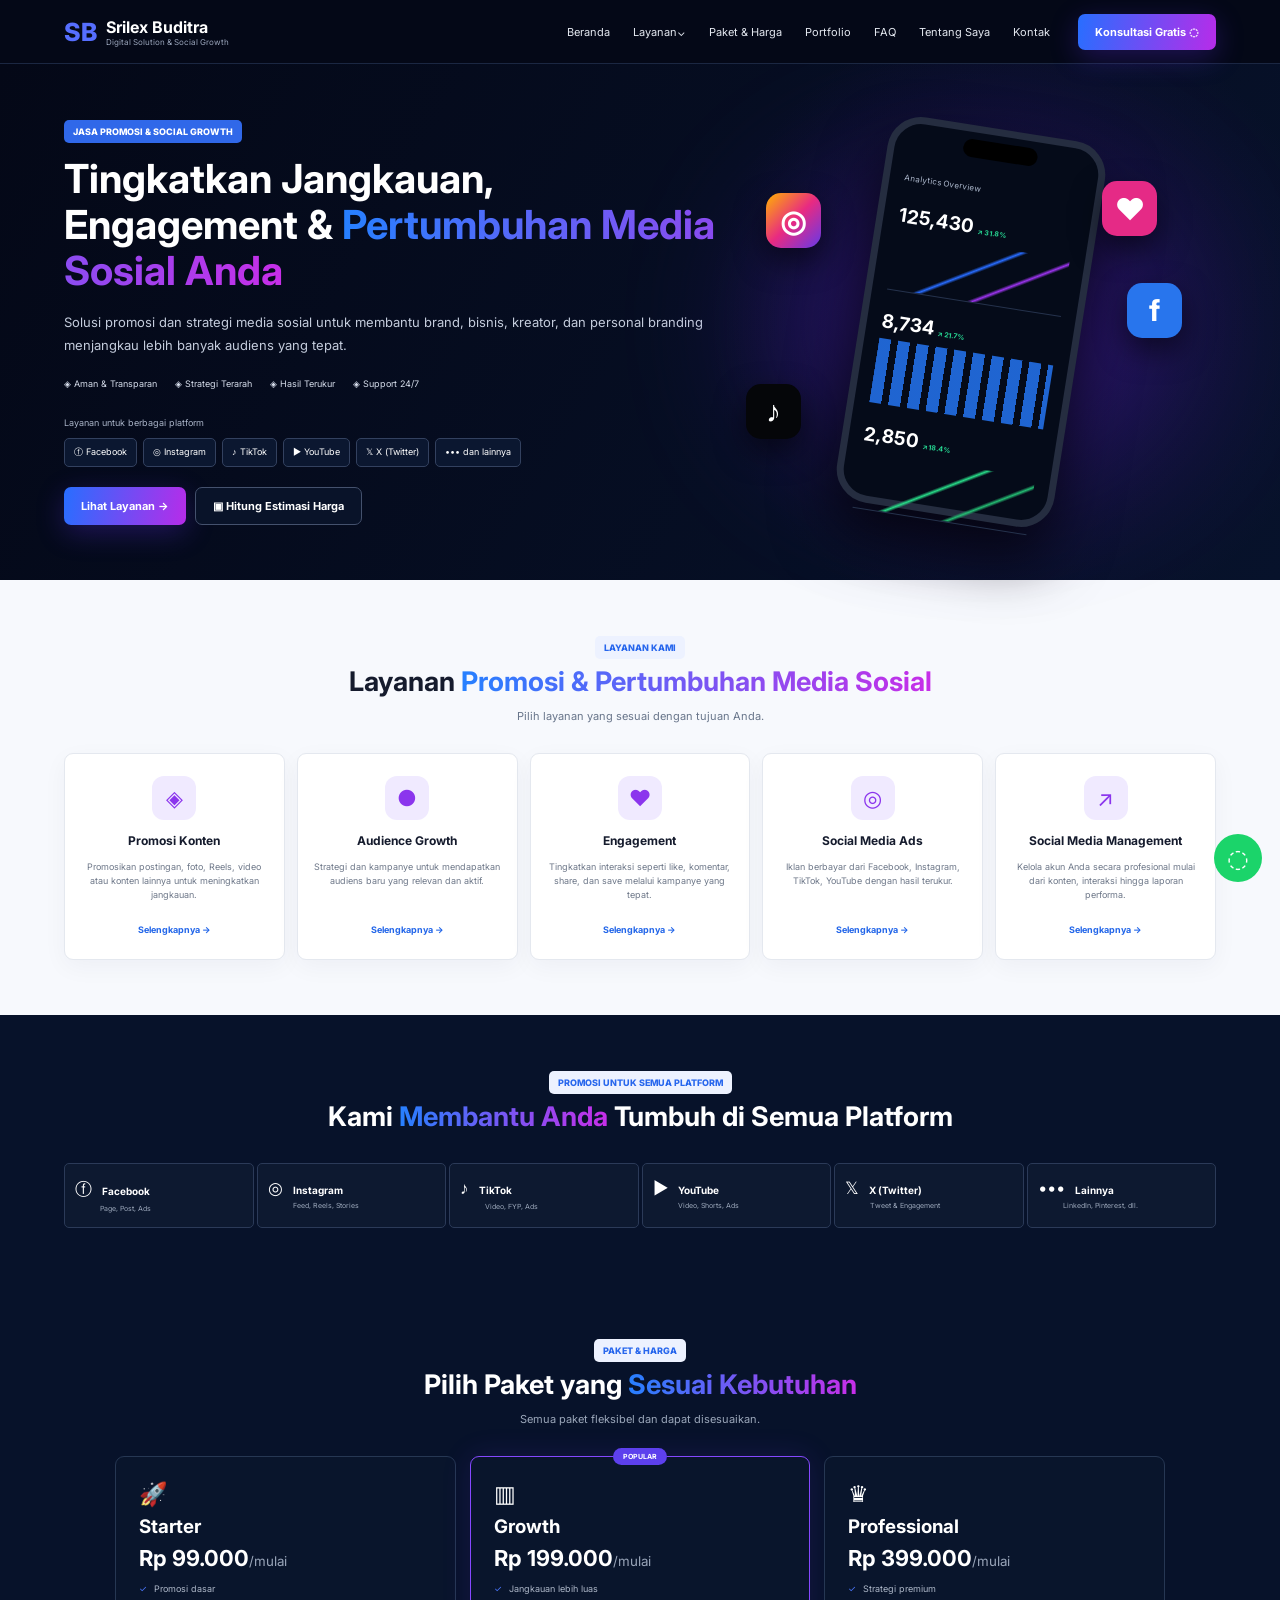
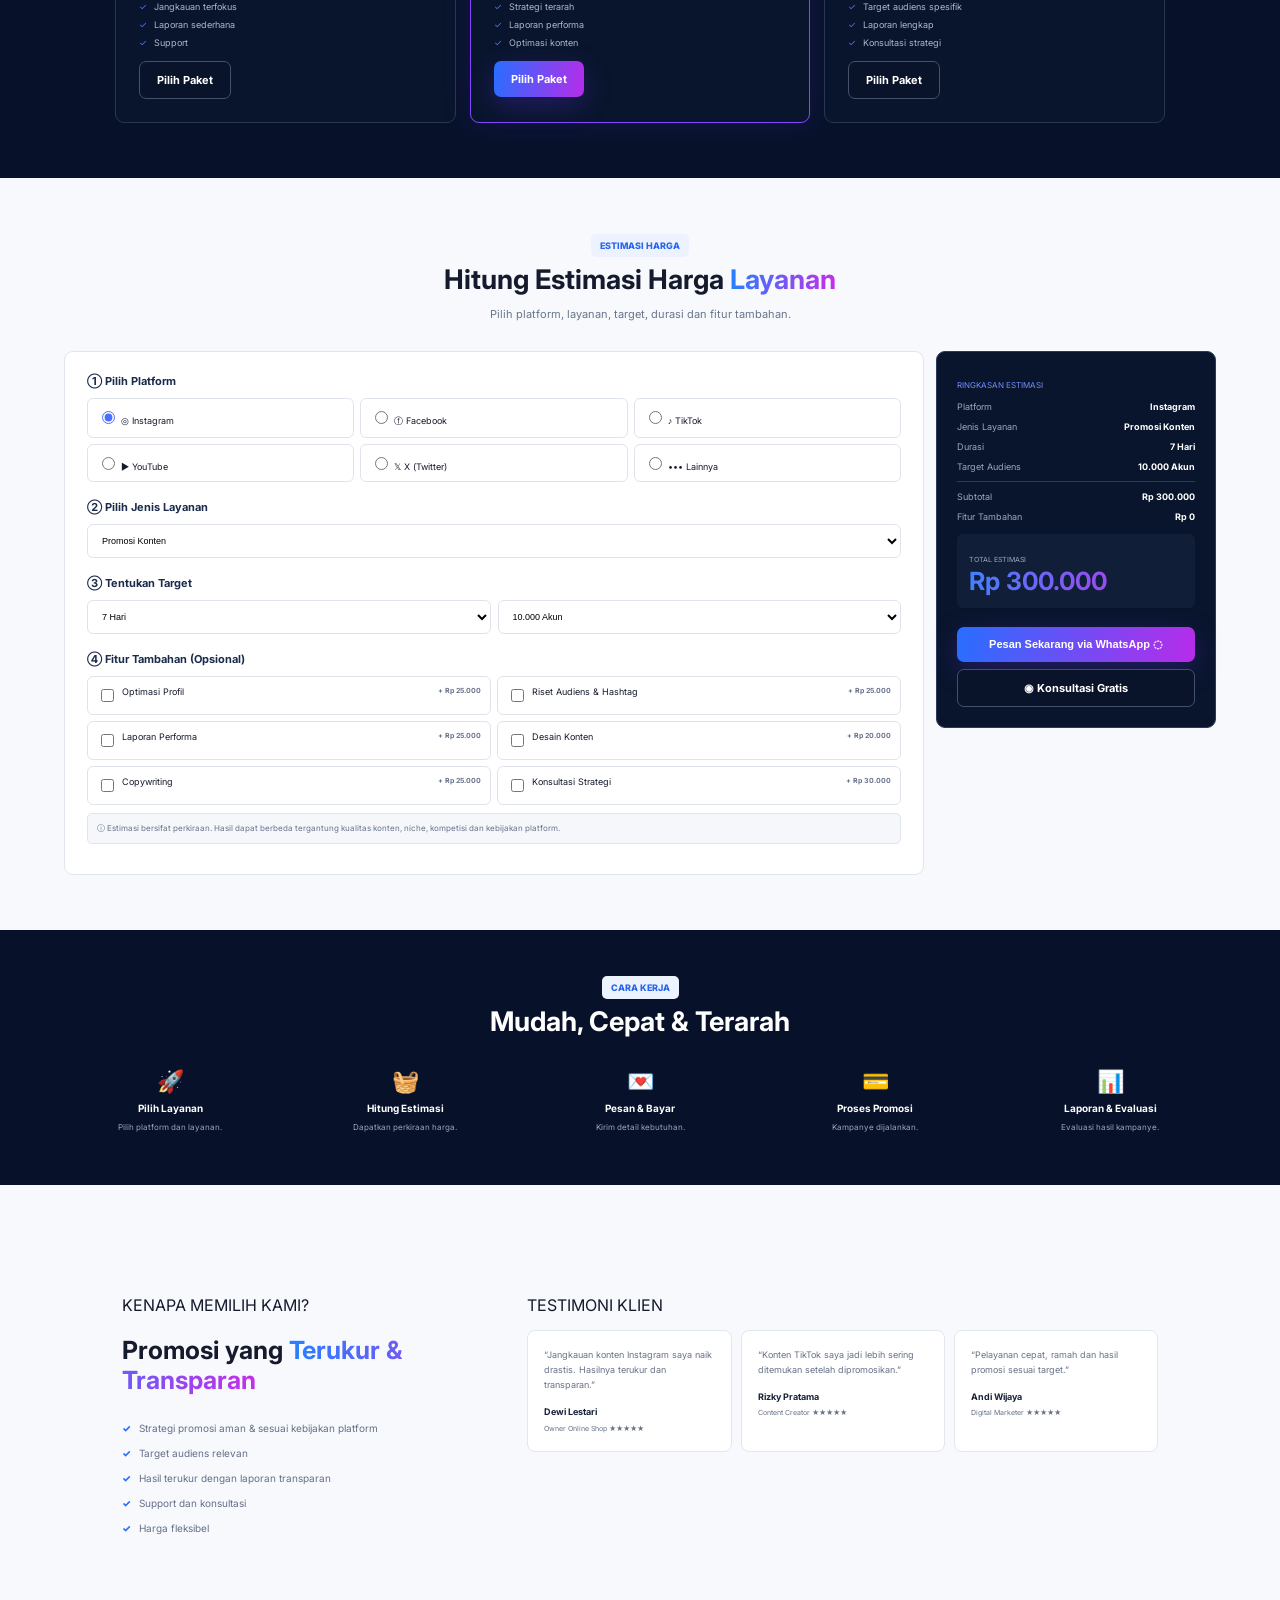
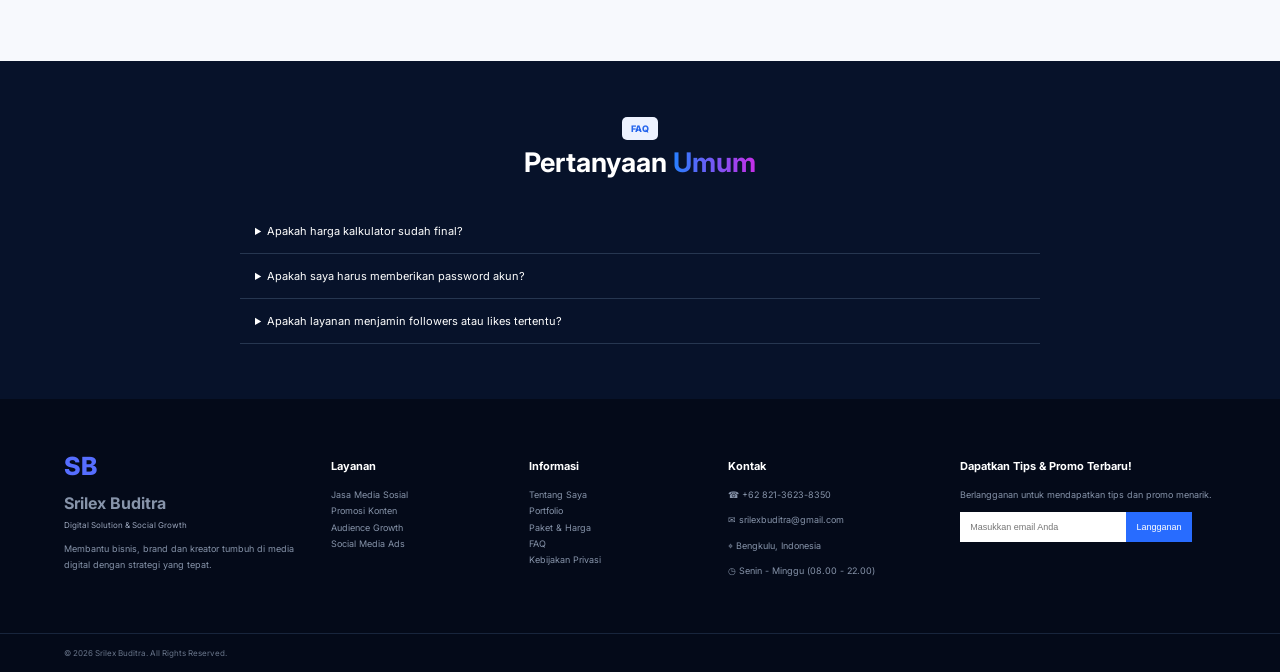
==== promosi-konten/index.html @ 3d5c4d02 "Add files via upload" ====
<!DOCTYPE html>
<html lang="id">
<head>
<meta charset="UTF-8">
<meta name="viewport" content="width=device-width, initial-scale=1">
<title>Srilex Buditra — Jasa Promosi & Social Growth</title>
<link rel="preconnect" href="https://fonts.googleapis.com">
<link href="https://fonts.googleapis.com/css2?family=Inter:wght@400;500;600;700;800&display=swap" rel="stylesheet">
<link rel="icon" type="image/x-icon" href="/images/favicon.ico">
<link rel="manifest" href="/images/site.webmanifest">
<link rel="stylesheet" href="style.css">
</head>
<body>
<header class="nav">
  <a class="brand" href="#home"><span>SB</span><div><b>Srilex Buditra</b><small>Digital Solution & Social Growth</small></div></a>
  <button class="menu">☰</button>
  <nav><a href="#home">Beranda</a><a href="#services">Layanan⌄</a><a href="#pricing">Paket & Harga</a><a href="#portfolio">Portfolio</a><a href="#faq">FAQ</a><a href="#about">Tentang Saya</a><a href="#contact">Kontak</a></nav>
  <a class="btn gradient" href="#estimate">Konsultasi Gratis ◌</a>
</header>

<section class="hero" id="home">
 <div class="hero-copy">
  <label>JASA PROMOSI & SOCIAL GROWTH</label>
  <h1>Tingkatkan Jangkauan, Engagement & <em>Pertumbuhan Media Sosial Anda</em></h1>
  <p>Solusi promosi dan strategi media sosial untuk membantu brand, bisnis, kreator, dan personal branding menjangkau lebih banyak audiens yang tepat.</p>
  <div class="trust"><span>◈ Aman & Transparan</span><span>◈ Strategi Terarah</span><span>◈ Hasil Terukur</span><span>◈ Support 24/7</span></div>
  <small>Layanan untuk berbagai platform</small>
  <div class="platforms">
   <span>ⓕ Facebook</span><span>◎ Instagram</span><span>♪ TikTok</span><span>▶ YouTube</span><span>𝕏 X (Twitter)</span><span>••• dan lainnya</span>
  </div>
  <div class="actions"><a class="btn gradient" href="#services">Lihat Layanan →</a><a class="btn outline" href="#estimate">▣ Hitung Estimasi Harga</a></div>
 </div>
 <div class="hero-art">
   <div class="orb"></div><div class="phone"><div class="camera"></div><small>Analytics Overview</small><h3>125,430 <i>↗ 31.8%</i></h3><div class="chart"></div><h3>8,734 <i>↗ 21.7%</i></h3><div class="bars"></div><h3>2,850 <i>↗ 18.4%</i></h3><div class="chart green"></div></div>
   <b class="bubble ig">◎</b><b class="bubble fb">f</b><b class="bubble tt">♪</b><b class="bubble heart">♥</b>
 </div>
</section>

<section class="section light" id="services">
 <div class="heading"><label>LAYANAN KAMI</label><h2>Layanan <em>Promosi & Pertumbuhan Media Sosial</em></h2><p>Pilih layanan yang sesuai dengan tujuan Anda.</p></div>
 <div class="cards">
  <article><i>◈</i><h3>Promosi Konten</h3><p>Promosikan postingan, foto, Reels, video atau konten lainnya untuk meningkatkan jangkauan.</p><a href="#estimate">Selengkapnya →</a></article>
  <article><i>●</i><h3>Audience Growth</h3><p>Strategi dan kampanye untuk mendapatkan audiens baru yang relevan dan aktif.</p><a href="#estimate">Selengkapnya →</a></article>
  <article><i>♥</i><h3>Engagement</h3><p>Tingkatkan interaksi seperti like, komentar, share, dan save melalui kampanye yang tepat.</p><a href="#estimate">Selengkapnya →</a></article>
  <article><i>◎</i><h3>Social Media Ads</h3><p>Iklan berbayar dari Facebook, Instagram, TikTok, YouTube dengan hasil terukur.</p><a href="#estimate">Selengkapnya →</a></article>
  <article><i>↗</i><h3>Social Media Management</h3><p>Kelola akun Anda secara profesional mulai dari konten, interaksi hingga laporan performa.</p><a href="#estimate">Selengkapnya →</a></article>
 </div>
</section>

<section class="section dark" id="portfolio">
 <div class="heading"><label>PROMOSI UNTUK SEMUA PLATFORM</label><h2>Kami <em>Membantu Anda</em> Tumbuh di Semua Platform</h2></div>
 <div class="platform-grid"><div>ⓕ <b>Facebook</b><small>Page, Post, Ads</small></div><div>◎ <b>Instagram</b><small>Feed, Reels, Stories</small></div><div>♪ <b>TikTok</b><small>Video, FYP, Ads</small></div><div>▶ <b>YouTube</b><small>Video, Shorts, Ads</small></div><div>𝕏 <b>X (Twitter)</b><small>Tweet & Engagement</small></div><div>••• <b>Lainnya</b><small>LinkedIn, Pinterest, dll.</small></div></div>
</section>

<section class="section dark pricing" id="pricing">
 <div class="heading"><label>PAKET & HARGA</label><h2>Pilih Paket yang <em>Sesuai Kebutuhan</em></h2><p>Semua paket fleksibel dan dapat disesuaikan.</p></div>
 <div class="price-grid">
  <article><span class="plan-icon">🚀</span><h3>Starter</h3><strong>Rp 99.000</strong><small>/mulai</small><ul><li>Promosi dasar</li><li>Jangkauan terfokus</li><li>Laporan sederhana</li><li>Support</li></ul><a href="#estimate" class="btn outline">Pilih Paket</a></article>
  <article class="popular"><b>POPULAR</b><span class="plan-icon">▥</span><h3>Growth</h3><strong>Rp 199.000</strong><small>/mulai</small><ul><li>Jangkauan lebih luas</li><li>Strategi terarah</li><li>Laporan performa</li><li>Optimasi konten</li></ul><a href="#estimate" class="btn gradient">Pilih Paket</a></article>
  <article><span class="plan-icon">♛</span><h3>Professional</h3><strong>Rp 399.000</strong><small>/mulai</small><ul><li>Strategi premium</li><li>Target audiens spesifik</li><li>Laporan lengkap</li><li>Konsultasi strategi</li></ul><a href="#estimate" class="btn outline">Pilih Paket</a></article>
 </div>
</section>

<section class="section light" id="estimate">
 <div class="heading left"><label>ESTIMASI HARGA</label><h2>Hitung Estimasi Harga <em>Layanan</em></h2><p>Pilih platform, layanan, target, durasi dan fitur tambahan.</p></div>
 <div class="estimate">
  <div class="form">
   <h4>① Pilih Platform</h4><div class="options"><label><input name="platform" type="radio" value="Instagram" checked> ◎ Instagram</label><label><input name="platform" type="radio" value="Facebook"> ⓕ Facebook</label><label><input name="platform" type="radio" value="TikTok"> ♪ TikTok</label><label><input name="platform" type="radio" value="YouTube"> ▶ YouTube</label><label><input name="platform" type="radio" value="X"> 𝕏 X (Twitter)</label><label><input name="platform" type="radio" value="Lainnya"> ••• Lainnya</label></div>
   <h4>② Pilih Jenis Layanan</h4><select id="service"><option value="75000">Promosi Konten</option><option value="100000">Audience Growth</option><option value="90000">Engagement Campaign</option><option value="150000">Social Media Ads</option><option value="125000">Social Media Management</option></select>
   <h4>③ Tentukan Target</h4><div class="twocol"><select id="days"><option value="1">1 Hari</option><option value="7" selected>7 Hari</option><option value="14">14 Hari</option><option value="30">30 Hari</option></select><select id="reach"><option value="1">1.000 Akun</option><option value="2">5.000 Akun</option><option value="4" selected>10.000 Akun</option><option value="8">25.000 Akun</option></select></div>
   <h4>④ Fitur Tambahan (Opsional)</h4><div class="addons"><label><input type="checkbox" value="25000"> Optimasi Profil <b>+ Rp 25.000</b></label><label><input type="checkbox" value="25000"> Riset Audiens & Hashtag <b>+ Rp 25.000</b></label><label><input type="checkbox" value="25000"> Laporan Performa <b>+ Rp 25.000</b></label><label><input type="checkbox" value="20000"> Desain Konten <b>+ Rp 20.000</b></label><label><input type="checkbox" value="25000"> Copywriting <b>+ Rp 25.000</b></label><label><input type="checkbox" value="30000"> Konsultasi Strategi <b>+ Rp 30.000</b></label></div>
   <p class="note">ⓘ Estimasi bersifat perkiraan. Hasil dapat berbeda tergantung kualitas konten, niche, kompetisi dan kebijakan platform.</p>
  </div>
  <aside class="summary"><small>RINGKASAN ESTIMASI</small><p>Platform <b id="sp">Instagram</b></p><p>Jenis Layanan <b id="ss">Promosi Konten</b></p><p>Durasi <b id="sd">7 Hari</b></p><p>Target Audiens <b id="sr">10.000 Akun</b></p><hr><p>Subtotal <b id="sub">Rp 150.000</b></p><p>Fitur Tambahan <b id="extra">Rp 0</b></p><div class="total"><small>TOTAL ESTIMASI</small><strong id="total">Rp 150.000</strong></div><button class="btn gradient full" id="wa">Pesan Sekarang via WhatsApp ◌</button><a class="btn outline full" href="#contact">◉ Konsultasi Gratis</a></aside>
 </div>
</section>

<section class="workflow"><div class="heading"><label>CARA KERJA</label><h2>Mudah, Cepat & Terarah</h2></div><div class="steps"><div>🚀<h4>Pilih Layanan</h4><p>Pilih platform dan layanan.</p></div><div>🧺<h4>Hitung Estimasi</h4><p>Dapatkan perkiraan harga.</p></div><div>💌<h4>Pesan & Bayar</h4><p>Kirim detail kebutuhan.</p></div><div>💳<h4>Proses Promosi</h4><p>Kampanye dijalankan.</p></div><div>📊<h4>Laporan & Evaluasi</h4><p>Evaluasi hasil kampanye.</p></div></div></section>

<section class="section light" id="about"><div class="split"><div><label>KENAPA MEMILIH KAMI?</label><h2>Promosi yang <em>Terukur & Transparan</em></h2><ul class="checks"><li>Strategi promosi aman & sesuai kebijakan platform</li><li>Target audiens relevan</li><li>Hasil terukur dengan laporan transparan</li><li>Support dan konsultasi</li><li>Harga fleksibel</li></ul></div><div><label>TESTIMONI KLIEN</label><div class="testimonials"><article>“Jangkauan konten Instagram saya naik drastis. Hasilnya terukur dan transparan.”<b>Dewi Lestari</b><small>Owner Online Shop ★★★★★</small></article><article>“Konten TikTok saya jadi lebih sering ditemukan setelah dipromosikan.”<b>Rizky Pratama</b><small>Content Creator ★★★★★</small></article><article>“Pelayanan cepat, ramah dan hasil promosi sesuai target.”<b>Andi Wijaya</b><small>Digital Marketer ★★★★★</small></article></div></div></div></section>

<section class="section dark faq" id="faq"><div class="heading"><label>FAQ</label><h2>Pertanyaan <em>Umum</em></h2></div><details><summary>Apakah harga kalkulator sudah final?</summary><p>Tidak. Harga final dikonfirmasi setelah kebutuhan kampanye diperiksa.</p></details><details><summary>Apakah saya harus memberikan password akun?</summary><p>Tidak untuk layanan promosi yang tidak membutuhkan akses akun.</p></details><details><summary>Apakah layanan menjamin followers atau likes tertentu?</summary><p>Tidak. Fokus layanan adalah promosi, jangkauan dan pertumbuhan sesuai kebijakan platform.</p></details></section>

<footer id="contact"><div class="footer-grid"><div><a class="brand"><span>SB</span><div><b>Srilex Buditra</b><small>Digital Solution & Social Growth</small></div></a><p>Membantu bisnis, brand dan kreator tumbuh di media digital dengan strategi yang tepat.</p></div><div><h4>Layanan</h4><a>Jasa Media Sosial</a><a>Promosi Konten</a><a>Audience Growth</a><a>Social Media Ads</a></div><div><h4>Informasi</h4><a>Tentang Saya</a><a>Portfolio</a><a>Paket & Harga</a><a>FAQ</a><a>Kebijakan Privasi</a></div><div><h4>Kontak</h4><p>☎ +62 821-3623-8350</p><p>✉ srilexbuditra@gmail.com</p><p>⌖ Bengkulu, Indonesia</p><p>◷ Senin - Minggu (08.00 - 22.00)</p></div><div><h4>Dapatkan Tips & Promo Terbaru!</h4><p>Berlangganan untuk mendapatkan tips dan promo menarik.</p><input placeholder="Masukkan email Anda"><button>Langganan</button></div></div><div class="copyright">© 2026 Srilex Buditra. All Rights Reserved.</div></footer>
<a class="floating" href="https://wa.me/6282136238350">◌</a>
<script src="script.js"></script>
</body>
</html>
---- promosi-konten/style.css ----
* {
  box-sizing: border-box;
}
html {
  scroll-behavior: smooth;
}
body {
  margin: 0;
  font-family: Inter, Arial, sans-serif;
  background: #061027;
  color: #fff;
}
a {
  text-decoration: none;
}
.nav {
  height: 64px;
  background: #040817;
  border-bottom: 1px solid #1b2742;
  display: flex;
  align-items: center;
  padding: 0 5%;
  gap: 28px;
  position: sticky;
  top: 0;
  z-index: 99;
}
.brand {
  display: flex;
  align-items: center;
  gap: 9px;
  color: #fff;
}
.brand > span {
  font-size: 25px;
  color: #566eff;
  font-weight: 800;
}
.brand b {
  display: block;
  font-size: 16px;
}
.brand small {
  display: block;
  font-size: 8px;
  color: #9ba6bc;
}
.logo {
  max-width: 150px;
  width: 100%;
  height: auto;
}
.nav nav {
  margin-left: auto;
  display: flex;
  gap: 23px;
}
.nav nav a {
  color: #e4e8f0;
  font-size: 11px;
}
.btn {
  display: inline-flex;
  align-items: center;
  justify-content: center;
  border-radius: 7px;
  padding: 11px 17px;
  font-size: 11px;
  font-weight: 700;
  color: #fff;
  border: 1px solid #44516d;
}
.gradient {
  border: 0;
  background: linear-gradient(100deg, #286eff, #b72ce9);
  box-shadow: 0 8px 28px #682fff44;
}
.outline {
  background: #091329;
}
.menu {
  display: none;
  background: none;
  border: 0;
  color: #fff;
  font-size: 22px;
  margin-left: auto;
}
.hero {
  min-height: 480px;
  display: grid;
  grid-template-columns: 1.15fr 0.85fr;
  align-items: center;
  padding: 55px 5%;
  background: radial-gradient(circle at 80% 50%, #48128a44, transparent 30%),
    linear-gradient(120deg, #040817, #07122b);
}
.hero-copy {
  max-width: 730px;
}
.hero-copy > label,
.heading > label,
.split > label {
  font-size: 9px;
  font-weight: 800;
  background: #3068e9;
  border-radius: 5px;
  padding: 6px 9px;
}
.hero h1 {
  font-size: 40px;
  line-height: 1.15;
  margin: 17px 0;
}
.hero h1 em,
.heading em,
.split em {
  font-style: normal;
  background: linear-gradient(90deg, #2680ff, #c72ee8);
  -webkit-background-clip: text;
  color: transparent;
}
.hero p {
  color: #c4ccdc;
  font-size: 13px;
  line-height: 1.75;
  max-width: 670px;
}
.trust {
  display: flex;
  gap: 18px;
  flex-wrap: wrap;
  margin: 21px 0;
  color: #d6ddeb;
  font-size: 9px;
}
.hero-copy > small {
  color: #aab4c8;
  font-size: 9px;
}
.platforms {
  display: flex;
  gap: 6px;
  flex-wrap: wrap;
  margin-top: 8px;
}
.platforms span {
  background: #0b1730;
  border: 1px solid #33415f;
  padding: 7px 9px;
  border-radius: 5px;
  font-size: 9px;
}
.actions {
  display: flex;
  gap: 9px;
  margin-top: 20px;
}
.hero-art {
  height: 390px;
  position: relative;
  display: grid;
  place-items: center;
}
.orb {
  position: absolute;
  width: 390px;
  height: 280px;
  background: #5e20df;
  filter: blur(80px);
  opacity: 0.35;
  border-radius: 50%;
}
.phone {
  position: relative;
  z-index: 2;
  width: 220px;
  height: 390px;
  border: 7px solid #252d40;
  border-radius: 34px;
  background: #050b19;
  padding: 42px 15px 12px;
  transform: rotate(9deg);
  box-shadow: 0 30px 60px #000b;
}
.camera {
  position: absolute;
  top: 7px;
  left: 68px;
  width: 75px;
  height: 18px;
  background: #000;
  border-radius: 12px;
}
.phone small {
  font-size: 8px;
  color: #adb8cc;
}
.phone h3 {
  font-size: 19px;
  margin: 20px 0 6px;
}
.phone h3 i {
  font-size: 7px;
  color: #27d893;
  font-style: normal;
}
.chart {
  height: 58px;
  background: linear-gradient(
    150deg,
    transparent 45%,
    #286cff 47%,
    transparent 49%,
    transparent 65%,
    #9b34ed 67%,
    transparent 69%
  );
  border-bottom: 1px solid #25324c;
}
.bars {
  height: 65px;
  background: repeating-linear-gradient(
    90deg,
    #267bff 0 12px,
    transparent 12px 19px
  );
  opacity: 0.8;
}
.green {
  background: linear-gradient(
    150deg,
    transparent 45%,
    #28db88 47%,
    transparent 49%,
    transparent 68%,
    #24bb72 70%,
    transparent 72%
  );
}
.bubble {
  position: absolute;
  z-index: 4;
  width: 55px;
  height: 55px;
  border-radius: 15px;
  display: grid;
  place-items: center;
  font-size: 30px;
  box-shadow: 0 12px 30px #0008;
}
.ig {
  left: 8%;
  top: 17%;
  background: linear-gradient(135deg, #ffb300, #e82a82, #6439e9);
}
.fb {
  right: 7%;
  top: 40%;
  background: #2875ed;
}
.tt {
  left: 4%;
  bottom: 20%;
  background: #050609;
}
.heart {
  right: 12%;
  top: 14%;
  background: #e52a86;
}
.section {
  padding: 55px 5%;
}
.light {
  background: #f7f9fd;
  color: #151b2d;
}
.dark {
  background: #07122a;
}
.heading {
  text-align: center;
  margin: 0 auto 30px;
  max-width: 850px;
}
.heading > label {
  color: #2867ed;
  background: #edf2ff;
}
.heading h2 {
  font-size: 27px;
  margin: 10px 0;
}
.heading p {
  font-size: 11px;
  color: #68758a;
}
.cards {
  max-width: 1250px;
  margin: auto;
  display: grid;
  grid-template-columns: repeat(5, 1fr);
  gap: 12px;
}
.cards article {
  background: #fff;
  border: 1px solid #e4e8ef;
  border-radius: 9px;
  padding: 22px 15px;
  text-align: center;
  box-shadow: 0 7px 25px #0d1a3a0b;
}
.cards i {
  width: 44px;
  height: 44px;
  margin: auto auto 13px;
  border-radius: 12px;
  display: grid;
  place-items: center;
  background: #f0eaff;
  color: #8b35ed;
  font-size: 22px;
  font-style: normal;
}
.cards h3 {
  font-size: 12px;
}
.cards p {
  font-size: 9px;
  line-height: 1.6;
  color: #6d7788;
  min-height: 48px;
}
.cards a {
  font-size: 9px;
  color: #2165e9;
  font-weight: 700;
}
.platform-grid {
  max-width: 1250px;
  margin: auto;
  display: grid;
  grid-template-columns: repeat(6, 1fr);
  gap: 3px;
}
.platform-grid div {
  background: #0d1930;
  border: 1px solid #2b3a58;
  border-radius: 5px;
  padding: 14px 10px;
  font-size: 17px;
}
.platform-grid b {
  font-size: 10px;
  margin-left: 5px;
}
.platform-grid small {
  display: block;
  color: #9ba7ba;
  font-size: 7px;
  margin-left: 25px;
  margin-top: 3px;
}
.pricing .heading p {
  color: #9ba7ba;
}
.price-grid {
  max-width: 1050px;
  margin: auto;
  display: grid;
  grid-template-columns: repeat(3, 1fr);
  gap: 14px;
}
.price-grid article {
  position: relative;
  border: 1px solid #263753;
  border-radius: 9px;
  padding: 23px;
  background: #09152c;
}
.price-grid article.popular {
  border-color: #8548ff;
  box-shadow: 0 0 30px #7b36ff22;
}
.popular > b {
  position: absolute;
  top: -9px;
  left: 50%;
  transform: translateX(-50%);
  background: #5d40ed;
  border-radius: 10px;
  padding: 4px 10px;
  font-size: 7px;
}
.plan-icon {
  font-size: 23px;
}
.price-grid h3 {
  margin: 7px 0;
}
.price-grid strong {
  font-size: 22px;
}
.price-grid small {
  color: #9aa6ba;
}
.price-grid ul {
  padding: 0;
  list-style: none;
  color: #aeb8c9;
  font-size: 9px;
  line-height: 2;
}
.price-grid li:before {
  content: "✓";
  color: #4b78ff;
  margin-right: 7px;
}
.estimate {
  max-width: 1250px;
  margin: auto;
  display: grid;
  grid-template-columns: 1fr 280px;
  gap: 12px;
}
.form {
  background: #fff;
  border: 1px solid #e1e6ee;
  border-radius: 9px;
  padding: 22px;
}
.form h4 {
  font-size: 11px;
  margin: 0 0 10px;
  color: #1b2b4c;
}
.options {
  display: grid;
  grid-template-columns: repeat(3, 1fr);
  gap: 6px;
  margin-bottom: 18px;
}
.options label,
.addons label {
  border: 1px solid #dfe4ec;
  border-radius: 6px;
  padding: 9px;
  font-size: 9px;
}
.options input {
  accent-color: #4b6fff;
}
.form select {
  width: 100%;
  padding: 10px;
  border: 1px solid #dfe4ec;
  border-radius: 6px;
  margin-bottom: 18px;
  font-size: 9px;
  background: #fff;
}
.twocol {
  display: grid;
  grid-template-columns: 1fr 1fr;
  gap: 7px;
}
.addons {
  display: grid;
  grid-template-columns: 1fr 1fr;
  gap: 6px;
}
.addons label {
  display: flex;
  gap: 5px;
}
.addons b {
  margin-left: auto;
  font-size: 7px;
  color: #67738a;
}
.note {
  font-size: 8px;
  background: #f5f7fb;
  padding: 9px;
  color: #667389;
  border: 1px solid #e0e5ed;
  border-radius: 5px;
}
.summary {
  background: #09152c;
  border: 1px solid #293b5d;
  border-radius: 9px;
  padding: 20px;
  height: max-content;
}
.summary > small {
  color: #718eff;
  font-size: 8px;
}
.summary p {
  font-size: 9px;
  color: #9ca8ba;
  display: flex;
  justify-content: space-between;
  gap: 8px;
}
.summary p b {
  color: #fff;
  text-align: right;
}
.summary hr {
  border: 0;
  border-top: 1px solid #2a3954;
}
.total {
  background: #101e38;
  padding: 12px;
  border-radius: 6px;
  margin: 12px 0;
}
.total small {
  font-size: 7px;
  color: #9ba8bd;
}
.total strong {
  display: block;
  font-size: 25px;
  background: linear-gradient(90deg, #4380ff, #c72ee9);
  -webkit-background-clip: text;
  color: transparent;
}
.full {
  width: 100%;
  margin-top: 7px;
}
.workflow {
  padding: 45px 5%;
  background: #07112a;
}
.steps {
  max-width: 1150px;
  margin: auto;
  display: grid;
  grid-template-columns: repeat(5, 1fr);
  gap: 25px;
  text-align: center;
}
.steps > div {
  font-size: 22px;
  color: #6d76ff;
  font-weight: 800;
}
.steps h4 {
  font-size: 10px;
  color: #fff;
  margin: 8px;
}
.steps p {
  font-size: 8px;
  color: #9ca8bc;
  font-weight: 400;
}
.split {
  padding: 55px 5%;
  display: grid;
  grid-template-columns: 0.8fr 1.4fr;
  gap: 45px;
}
.split > label {
  background: none;
  color: #2167e9;
  padding: 0;
}
.split h2 {
  font-size: 25px;
}
.checks {
  list-style: none;
  padding: 0;
  font-size: 10px;
  line-height: 2.5;
  color: #647087;
}
.checks li:before {
  content: "✓";
  color: #256cff;
  margin-right: 8px;
  font-weight: 800;
}
.testimonials {
  display: grid;
  grid-template-columns: repeat(3, 1fr);
  gap: 9px;
  margin-top: 15px;
}
.testimonials article {
  background: #fff;
  border: 1px solid #e2e7ef;
  border-radius: 8px;
  padding: 16px;
  font-size: 9px;
  line-height: 1.7;
  color: #667286;
}
.testimonials b {
  display: block;
  color: #172239;
  margin-top: 12px;
}
.testimonials small {
  font-size: 7px;
}
.faq details {
  max-width: 800px;
  margin: auto;
  border-bottom: 1px solid #263650;
  padding: 15px;
}
.faq summary {
  font-size: 11px;
  cursor: pointer;
}
.faq p {
  font-size: 9px;
  color: #a7b1c1;
}
.footer-grid {
  background: #040a19;
  padding: 45px 5%;
  display: grid;
  grid-template-columns: 1.4fr 1fr 1fr 1.2fr 1.5fr;
  gap: 28px;
  color: #aab4c6;
}
.footer-grid h4 {
  color: #fff;
  font-size: 11px;
}
.footer-grid p,
.footer-grid a {
  display: block;
  font-size: 9px;
  line-height: 1.8;
  color: #8794aa;
}
.footer-grid input {
  padding: 10px;
  width: 65%;
  border: 0;
  font-size: 9px;
}
.footer-grid button {
  padding: 10px;
  background: #286cff;
  color: #fff;
  border: 0;
  font-size: 9px;
}
.copyright {
  padding: 14px 5%;
  border-top: 1px solid #18253c;
  background: #040a19;
  color: #69758a;
  font-size: 8px;
}
.floating {
  position: fixed;
  right: 18px;
  bottom: 18px;
  background: #1bd46a;
  color: #fff;
  width: 48px;
  height: 48px;
  border-radius: 50%;
  display: grid;
  place-items: center;
  font-size: 25px;
  z-index: 90;
}
@media (max-width: 950px) {
  .nav nav {
    display: none;
  }
  .menu {
    display: block;
  }
  .nav > .gradient {
    display: none;
  }
  .hero {
    grid-template-columns: 1fr;
  }
  .hero-art {
    display: none;
  }
  .cards {
    grid-template-columns: repeat(2, 1fr);
  }
  .platform-grid {
    grid-template-columns: repeat(3, 1fr);
  }
  .estimate {
    grid-template-columns: 1fr;
  }
  .price-grid {
    grid-template-columns: 1fr;
  }
  .steps {
    grid-template-columns: repeat(2, 1fr);
  }
  .split {
    grid-template-columns: 1fr;
  }
  .footer-grid {
    grid-template-columns: repeat(2, 1fr);
  }
}
@media (max-width: 600px) {
  .hero h1 {
    font-size: 31px;
  }
  .cards,
  .platform-grid,
  .options,
  .addons,
  .testimonials,
  .footer-grid {
    grid-template-columns: 1fr;
  }
  .steps {
    grid-template-columns: 1fr;
  }
  .twocol {
    grid-template-columns: 1fr;
  }
  .actions {
    flex-direction: column;
  }
  .nav {
    padding: 0 4%;
  }
  .brand b {
    font-size: 14px;
  }
}
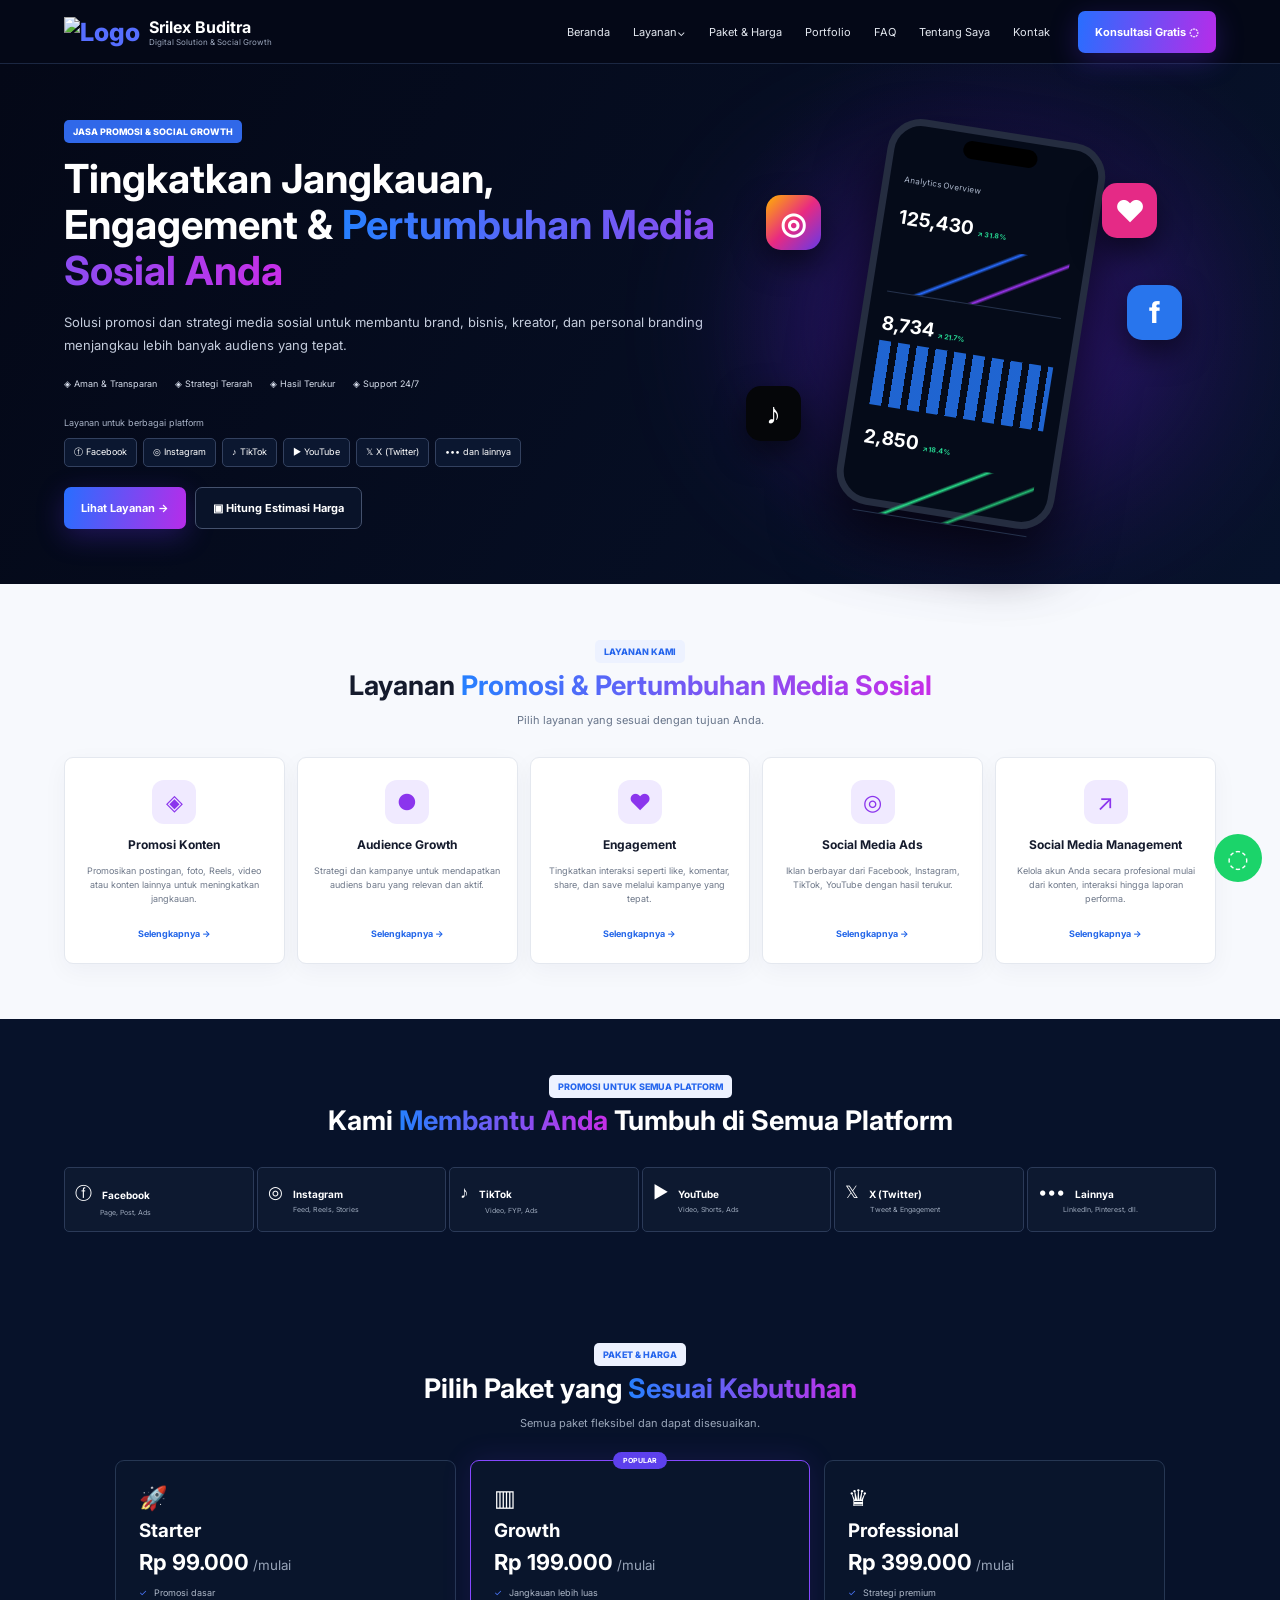
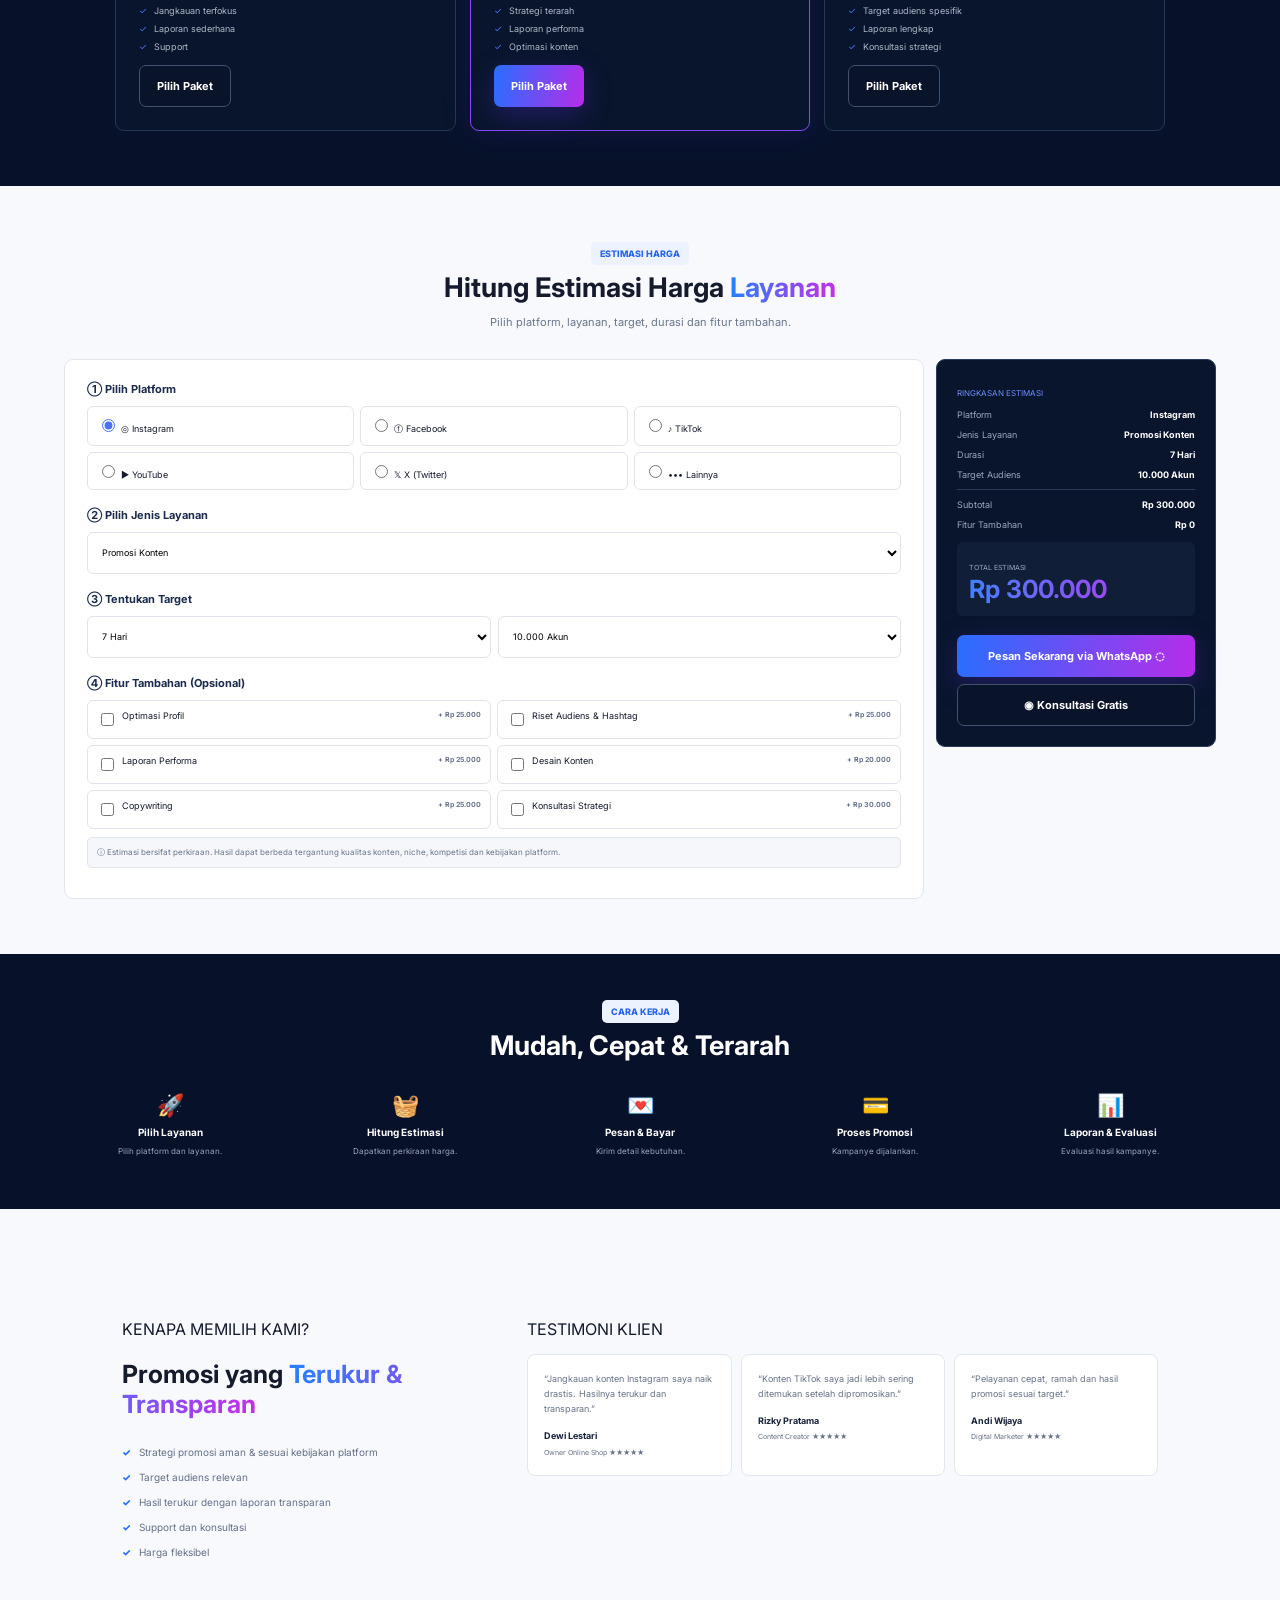
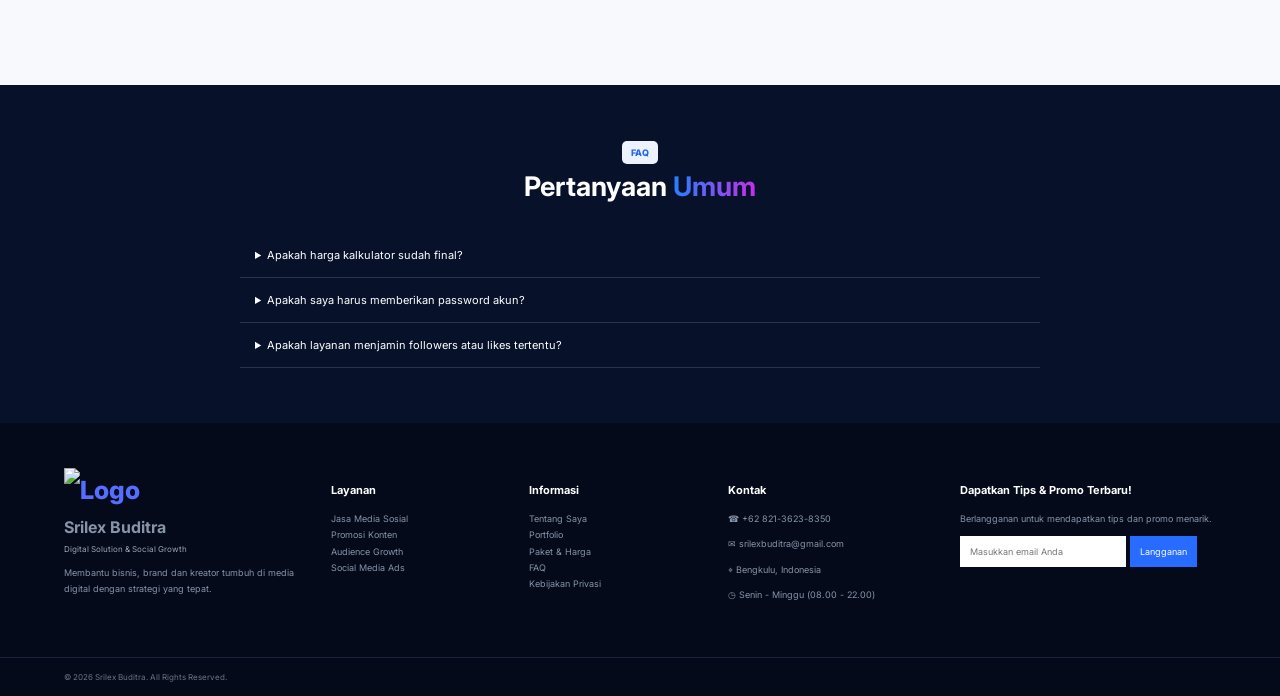
==== commit 993ad989: "Update index.html" ====
--- a/promosi-konten/index.html
+++ b/promosi-konten/index.html
@@ -1,88 +1,413 @@
 <!DOCTYPE html>
 <html lang="id">
-<head>
-<meta charset="UTF-8">
-<meta name="viewport" content="width=device-width, initial-scale=1">
-<title>Srilex Buditra — Jasa Promosi & Social Growth</title>
-<link rel="preconnect" href="https://fonts.googleapis.com">
-<link href="https://fonts.googleapis.com/css2?family=Inter:wght@400;500;600;700;800&display=swap" rel="stylesheet">
-<link rel="icon" type="image/x-icon" href="/images/favicon.ico">
-<link rel="manifest" href="/images/site.webmanifest">
-<link rel="stylesheet" href="style.css">
-</head>
-<body>
-<header class="nav">
-  <a class="brand" href="#home"><span>SB</span><div><b>Srilex Buditra</b><small>Digital Solution & Social Growth</small></div></a>
-  <button class="menu">☰</button>
-  <nav><a href="#home">Beranda</a><a href="#services">Layanan⌄</a><a href="#pricing">Paket & Harga</a><a href="#portfolio">Portfolio</a><a href="#faq">FAQ</a><a href="#about">Tentang Saya</a><a href="#contact">Kontak</a></nav>
-  <a class="btn gradient" href="#estimate">Konsultasi Gratis ◌</a>
-</header>
-
-<section class="hero" id="home">
- <div class="hero-copy">
-  <label>JASA PROMOSI & SOCIAL GROWTH</label>
-  <h1>Tingkatkan Jangkauan, Engagement & <em>Pertumbuhan Media Sosial Anda</em></h1>
-  <p>Solusi promosi dan strategi media sosial untuk membantu brand, bisnis, kreator, dan personal branding menjangkau lebih banyak audiens yang tepat.</p>
-  <div class="trust"><span>◈ Aman & Transparan</span><span>◈ Strategi Terarah</span><span>◈ Hasil Terukur</span><span>◈ Support 24/7</span></div>
-  <small>Layanan untuk berbagai platform</small>
-  <div class="platforms">
-   <span>ⓕ Facebook</span><span>◎ Instagram</span><span>♪ TikTok</span><span>▶ YouTube</span><span>𝕏 X (Twitter)</span><span>••• dan lainnya</span>
-  </div>
-  <div class="actions"><a class="btn gradient" href="#services">Lihat Layanan →</a><a class="btn outline" href="#estimate">▣ Hitung Estimasi Harga</a></div>
- </div>
- <div class="hero-art">
-   <div class="orb"></div><div class="phone"><div class="camera"></div><small>Analytics Overview</small><h3>125,430 <i>↗ 31.8%</i></h3><div class="chart"></div><h3>8,734 <i>↗ 21.7%</i></h3><div class="bars"></div><h3>2,850 <i>↗ 18.4%</i></h3><div class="chart green"></div></div>
-   <b class="bubble ig">◎</b><b class="bubble fb">f</b><b class="bubble tt">♪</b><b class="bubble heart">♥</b>
- </div>
-</section>
-
-<section class="section light" id="services">
- <div class="heading"><label>LAYANAN KAMI</label><h2>Layanan <em>Promosi & Pertumbuhan Media Sosial</em></h2><p>Pilih layanan yang sesuai dengan tujuan Anda.</p></div>
- <div class="cards">
-  <article><i>◈</i><h3>Promosi Konten</h3><p>Promosikan postingan, foto, Reels, video atau konten lainnya untuk meningkatkan jangkauan.</p><a href="#estimate">Selengkapnya →</a></article>
-  <article><i>●</i><h3>Audience Growth</h3><p>Strategi dan kampanye untuk mendapatkan audiens baru yang relevan dan aktif.</p><a href="#estimate">Selengkapnya →</a></article>
-  <article><i>♥</i><h3>Engagement</h3><p>Tingkatkan interaksi seperti like, komentar, share, dan save melalui kampanye yang tepat.</p><a href="#estimate">Selengkapnya →</a></article>
-  <article><i>◎</i><h3>Social Media Ads</h3><p>Iklan berbayar dari Facebook, Instagram, TikTok, YouTube dengan hasil terukur.</p><a href="#estimate">Selengkapnya →</a></article>
-  <article><i>↗</i><h3>Social Media Management</h3><p>Kelola akun Anda secara profesional mulai dari konten, interaksi hingga laporan performa.</p><a href="#estimate">Selengkapnya →</a></article>
- </div>
-</section>
-
-<section class="section dark" id="portfolio">
- <div class="heading"><label>PROMOSI UNTUK SEMUA PLATFORM</label><h2>Kami <em>Membantu Anda</em> Tumbuh di Semua Platform</h2></div>
- <div class="platform-grid"><div>ⓕ <b>Facebook</b><small>Page, Post, Ads</small></div><div>◎ <b>Instagram</b><small>Feed, Reels, Stories</small></div><div>♪ <b>TikTok</b><small>Video, FYP, Ads</small></div><div>▶ <b>YouTube</b><small>Video, Shorts, Ads</small></div><div>𝕏 <b>X (Twitter)</b><small>Tweet & Engagement</small></div><div>••• <b>Lainnya</b><small>LinkedIn, Pinterest, dll.</small></div></div>
-</section>
-
-<section class="section dark pricing" id="pricing">
- <div class="heading"><label>PAKET & HARGA</label><h2>Pilih Paket yang <em>Sesuai Kebutuhan</em></h2><p>Semua paket fleksibel dan dapat disesuaikan.</p></div>
- <div class="price-grid">
-  <article><span class="plan-icon">🚀</span><h3>Starter</h3><strong>Rp 99.000</strong><small>/mulai</small><ul><li>Promosi dasar</li><li>Jangkauan terfokus</li><li>Laporan sederhana</li><li>Support</li></ul><a href="#estimate" class="btn outline">Pilih Paket</a></article>
-  <article class="popular"><b>POPULAR</b><span class="plan-icon">▥</span><h3>Growth</h3><strong>Rp 199.000</strong><small>/mulai</small><ul><li>Jangkauan lebih luas</li><li>Strategi terarah</li><li>Laporan performa</li><li>Optimasi konten</li></ul><a href="#estimate" class="btn gradient">Pilih Paket</a></article>
-  <article><span class="plan-icon">♛</span><h3>Professional</h3><strong>Rp 399.000</strong><small>/mulai</small><ul><li>Strategi premium</li><li>Target audiens spesifik</li><li>Laporan lengkap</li><li>Konsultasi strategi</li></ul><a href="#estimate" class="btn outline">Pilih Paket</a></article>
- </div>
-</section>
-
-<section class="section light" id="estimate">
- <div class="heading left"><label>ESTIMASI HARGA</label><h2>Hitung Estimasi Harga <em>Layanan</em></h2><p>Pilih platform, layanan, target, durasi dan fitur tambahan.</p></div>
- <div class="estimate">
-  <div class="form">
-   <h4>① Pilih Platform</h4><div class="options"><label><input name="platform" type="radio" value="Instagram" checked> ◎ Instagram</label><label><input name="platform" type="radio" value="Facebook"> ⓕ Facebook</label><label><input name="platform" type="radio" value="TikTok"> ♪ TikTok</label><label><input name="platform" type="radio" value="YouTube"> ▶ YouTube</label><label><input name="platform" type="radio" value="X"> 𝕏 X (Twitter)</label><label><input name="platform" type="radio" value="Lainnya"> ••• Lainnya</label></div>
-   <h4>② Pilih Jenis Layanan</h4><select id="service"><option value="75000">Promosi Konten</option><option value="100000">Audience Growth</option><option value="90000">Engagement Campaign</option><option value="150000">Social Media Ads</option><option value="125000">Social Media Management</option></select>
-   <h4>③ Tentukan Target</h4><div class="twocol"><select id="days"><option value="1">1 Hari</option><option value="7" selected>7 Hari</option><option value="14">14 Hari</option><option value="30">30 Hari</option></select><select id="reach"><option value="1">1.000 Akun</option><option value="2">5.000 Akun</option><option value="4" selected>10.000 Akun</option><option value="8">25.000 Akun</option></select></div>
-   <h4>④ Fitur Tambahan (Opsional)</h4><div class="addons"><label><input type="checkbox" value="25000"> Optimasi Profil <b>+ Rp 25.000</b></label><label><input type="checkbox" value="25000"> Riset Audiens & Hashtag <b>+ Rp 25.000</b></label><label><input type="checkbox" value="25000"> Laporan Performa <b>+ Rp 25.000</b></label><label><input type="checkbox" value="20000"> Desain Konten <b>+ Rp 20.000</b></label><label><input type="checkbox" value="25000"> Copywriting <b>+ Rp 25.000</b></label><label><input type="checkbox" value="30000"> Konsultasi Strategi <b>+ Rp 30.000</b></label></div>
-   <p class="note">ⓘ Estimasi bersifat perkiraan. Hasil dapat berbeda tergantung kualitas konten, niche, kompetisi dan kebijakan platform.</p>
-  </div>
-  <aside class="summary"><small>RINGKASAN ESTIMASI</small><p>Platform <b id="sp">Instagram</b></p><p>Jenis Layanan <b id="ss">Promosi Konten</b></p><p>Durasi <b id="sd">7 Hari</b></p><p>Target Audiens <b id="sr">10.000 Akun</b></p><hr><p>Subtotal <b id="sub">Rp 150.000</b></p><p>Fitur Tambahan <b id="extra">Rp 0</b></p><div class="total"><small>TOTAL ESTIMASI</small><strong id="total">Rp 150.000</strong></div><button class="btn gradient full" id="wa">Pesan Sekarang via WhatsApp ◌</button><a class="btn outline full" href="#contact">◉ Konsultasi Gratis</a></aside>
- </div>
-</section>
-
-<section class="workflow"><div class="heading"><label>CARA KERJA</label><h2>Mudah, Cepat & Terarah</h2></div><div class="steps"><div>🚀<h4>Pilih Layanan</h4><p>Pilih platform dan layanan.</p></div><div>🧺<h4>Hitung Estimasi</h4><p>Dapatkan perkiraan harga.</p></div><div>💌<h4>Pesan & Bayar</h4><p>Kirim detail kebutuhan.</p></div><div>💳<h4>Proses Promosi</h4><p>Kampanye dijalankan.</p></div><div>📊<h4>Laporan & Evaluasi</h4><p>Evaluasi hasil kampanye.</p></div></div></section>
-
-<section class="section light" id="about"><div class="split"><div><label>KENAPA MEMILIH KAMI?</label><h2>Promosi yang <em>Terukur & Transparan</em></h2><ul class="checks"><li>Strategi promosi aman & sesuai kebijakan platform</li><li>Target audiens relevan</li><li>Hasil terukur dengan laporan transparan</li><li>Support dan konsultasi</li><li>Harga fleksibel</li></ul></div><div><label>TESTIMONI KLIEN</label><div class="testimonials"><article>“Jangkauan konten Instagram saya naik drastis. Hasilnya terukur dan transparan.”<b>Dewi Lestari</b><small>Owner Online Shop ★★★★★</small></article><article>“Konten TikTok saya jadi lebih sering ditemukan setelah dipromosikan.”<b>Rizky Pratama</b><small>Content Creator ★★★★★</small></article><article>“Pelayanan cepat, ramah dan hasil promosi sesuai target.”<b>Andi Wijaya</b><small>Digital Marketer ★★★★★</small></article></div></div></div></section>
-
-<section class="section dark faq" id="faq"><div class="heading"><label>FAQ</label><h2>Pertanyaan <em>Umum</em></h2></div><details><summary>Apakah harga kalkulator sudah final?</summary><p>Tidak. Harga final dikonfirmasi setelah kebutuhan kampanye diperiksa.</p></details><details><summary>Apakah saya harus memberikan password akun?</summary><p>Tidak untuk layanan promosi yang tidak membutuhkan akses akun.</p></details><details><summary>Apakah layanan menjamin followers atau likes tertentu?</summary><p>Tidak. Fokus layanan adalah promosi, jangkauan dan pertumbuhan sesuai kebijakan platform.</p></details></section>
-
-<footer id="contact"><div class="footer-grid"><div><a class="brand"><span>SB</span><div><b>Srilex Buditra</b><small>Digital Solution & Social Growth</small></div></a><p>Membantu bisnis, brand dan kreator tumbuh di media digital dengan strategi yang tepat.</p></div><div><h4>Layanan</h4><a>Jasa Media Sosial</a><a>Promosi Konten</a><a>Audience Growth</a><a>Social Media Ads</a></div><div><h4>Informasi</h4><a>Tentang Saya</a><a>Portfolio</a><a>Paket & Harga</a><a>FAQ</a><a>Kebijakan Privasi</a></div><div><h4>Kontak</h4><p>☎ +62 821-3623-8350</p><p>✉ srilexbuditra@gmail.com</p><p>⌖ Bengkulu, Indonesia</p><p>◷ Senin - Minggu (08.00 - 22.00)</p></div><div><h4>Dapatkan Tips & Promo Terbaru!</h4><p>Berlangganan untuk mendapatkan tips dan promo menarik.</p><input placeholder="Masukkan email Anda"><button>Langganan</button></div></div><div class="copyright">© 2026 Srilex Buditra. All Rights Reserved.</div></footer>
-<a class="floating" href="https://wa.me/6282136238350">◌</a>
-<script src="script.js"></script>
-</body>
+  <head>
+    <meta charset="UTF-8">
+    <meta name="viewport" content="width=device-width, initial-scale=1, viewport-fit=cover">
+    <title>Srilex Buditra — Jasa Promosi & Social Growth</title>
+    <link rel="preconnect" href="https://fonts.googleapis.com">
+    <link href="https://fonts.googleapis.com/css2?family=Inter:wght@400;500;600;700;800&display=swap" rel="stylesheet">
+    <link rel="icon" type="image/x-icon" href="images/favicon.ico">
+    <link rel="manifest" href="images/site.webmanifest">
+    <link rel="stylesheet" href="style.css">
+  </head>
+  <body>
+    <header class="nav">
+      <a class="brand" href="#home">
+        <span>
+          <img src="images/logo.png" alt="Logo" class="logo">
+        </span>
+        <div>
+          <b>Srilex Buditra</b>
+          <small>Digital Solution & Social Growth</small>
+        </div>
+      </a>
+      <button class="menu" type="button" aria-label="Buka menu navigasi" aria-expanded="false" aria-controls="main-nav">☰</button>
+      <nav id="main-nav">
+        <a href="#home">Beranda</a>
+        <a href="#services">Layanan⌄</a>
+        <a href="#pricing">Paket & Harga</a>
+        <a href="#portfolio">Portfolio</a>
+        <a href="#faq">FAQ</a>
+        <a href="#about">Tentang Saya</a>
+        <a href="#contact">Kontak</a>
+      </nav>
+      <a class="btn gradient" href="#estimate">Konsultasi Gratis ◌</a>
+    </header>
+    <section class="hero" id="home">
+      <div class="hero-copy">
+        <label>JASA PROMOSI & SOCIAL GROWTH</label>
+        <h1>Tingkatkan Jangkauan, Engagement & <em>Pertumbuhan Media Sosial Anda</em>
+        </h1>
+        <p>Solusi promosi dan strategi media sosial untuk membantu brand, bisnis, kreator, dan personal branding menjangkau lebih banyak audiens yang tepat.</p>
+        <div class="trust">
+          <span>◈ Aman & Transparan</span>
+          <span>◈ Strategi Terarah</span>
+          <span>◈ Hasil Terukur</span>
+          <span>◈ Support 24/7</span>
+        </div>
+        <small>Layanan untuk berbagai platform</small>
+        <div class="platforms">
+          <span>ⓕ Facebook</span>
+          <span>◎ Instagram</span>
+          <span>♪ TikTok</span>
+          <span>▶ YouTube</span>
+          <span>𝕏 X (Twitter)</span>
+          <span>••• dan lainnya</span>
+        </div>
+        <div class="actions">
+          <a class="btn gradient" href="#services">Lihat Layanan →</a>
+          <a class="btn outline" href="#estimate">▣ Hitung Estimasi Harga</a>
+        </div>
+      </div>
+      <div class="hero-art">
+        <div class="orb"></div>
+        <div class="phone">
+          <div class="camera"></div>
+          <small>Analytics Overview</small>
+          <h3>125,430 <i>↗ 31.8%</i>
+          </h3>
+          <div class="chart"></div>
+          <h3>8,734 <i>↗ 21.7%</i>
+          </h3>
+          <div class="bars"></div>
+          <h3>2,850 <i>↗ 18.4%</i>
+          </h3>
+          <div class="chart green"></div>
+        </div>
+        <b class="bubble ig">◎</b>
+        <b class="bubble fb">f</b>
+        <b class="bubble tt">♪</b>
+        <b class="bubble heart">♥</b>
+      </div>
+    </section>
+    <section class="section light" id="services">
+      <div class="heading">
+        <label>LAYANAN KAMI</label>
+        <h2>Layanan <em>Promosi & Pertumbuhan Media Sosial</em>
+        </h2>
+        <p>Pilih layanan yang sesuai dengan tujuan Anda.</p>
+      </div>
+      <div class="cards">
+        <article>
+          <i>◈</i>
+          <h3>Promosi Konten</h3>
+          <p>Promosikan postingan, foto, Reels, video atau konten lainnya untuk meningkatkan jangkauan.</p>
+          <a href="#estimate">Selengkapnya →</a>
+        </article>
+        <article>
+          <i>●</i>
+          <h3>Audience Growth</h3>
+          <p>Strategi dan kampanye untuk mendapatkan audiens baru yang relevan dan aktif.</p>
+          <a href="#estimate">Selengkapnya →</a>
+        </article>
+        <article>
+          <i>♥</i>
+          <h3>Engagement</h3>
+          <p>Tingkatkan interaksi seperti like, komentar, share, dan save melalui kampanye yang tepat.</p>
+          <a href="#estimate">Selengkapnya →</a>
+        </article>
+        <article>
+          <i>◎</i>
+          <h3>Social Media Ads</h3>
+          <p>Iklan berbayar dari Facebook, Instagram, TikTok, YouTube dengan hasil terukur.</p>
+          <a href="#estimate">Selengkapnya →</a>
+        </article>
+        <article>
+          <i>↗</i>
+          <h3>Social Media Management</h3>
+          <p>Kelola akun Anda secara profesional mulai dari konten, interaksi hingga laporan performa.</p>
+          <a href="#estimate">Selengkapnya →</a>
+        </article>
+      </div>
+    </section>
+    <section class="section dark" id="portfolio">
+      <div class="heading">
+        <label>PROMOSI UNTUK SEMUA PLATFORM</label>
+        <h2>Kami <em>Membantu Anda</em> Tumbuh di Semua Platform </h2>
+      </div>
+      <div class="platform-grid">
+        <div>ⓕ <b>Facebook</b>
+          <small>Page, Post, Ads</small>
+        </div>
+        <div>◎ <b>Instagram</b>
+          <small>Feed, Reels, Stories</small>
+        </div>
+        <div>♪ <b>TikTok</b>
+          <small>Video, FYP, Ads</small>
+        </div>
+        <div>▶ <b>YouTube</b>
+          <small>Video, Shorts, Ads</small>
+        </div>
+        <div>𝕏 <b>X (Twitter)</b>
+          <small>Tweet & Engagement</small>
+        </div>
+        <div>••• <b>Lainnya</b>
+          <small>LinkedIn, Pinterest, dll.</small>
+        </div>
+      </div>
+    </section>
+    <section class="section dark pricing" id="pricing">
+      <div class="heading">
+        <label>PAKET & HARGA</label>
+        <h2>Pilih Paket yang <em>Sesuai Kebutuhan</em>
+        </h2>
+        <p>Semua paket fleksibel dan dapat disesuaikan.</p>
+      </div>
+      <div class="price-grid">
+        <article>
+          <span class="plan-icon">🚀</span>
+          <h3>Starter</h3>
+          <strong>Rp 99.000</strong>
+          <small>/mulai</small>
+          <ul>
+            <li>Promosi dasar</li>
+            <li>Jangkauan terfokus</li>
+            <li>Laporan sederhana</li>
+            <li>Support</li>
+          </ul>
+          <a href="#estimate" class="btn outline">Pilih Paket</a>
+        </article>
+        <article class="popular">
+          <b>POPULAR</b>
+          <span class="plan-icon">▥</span>
+          <h3>Growth</h3>
+          <strong>Rp 199.000</strong>
+          <small>/mulai</small>
+          <ul>
+            <li>Jangkauan lebih luas</li>
+            <li>Strategi terarah</li>
+            <li>Laporan performa</li>
+            <li>Optimasi konten</li>
+          </ul>
+          <a href="#estimate" class="btn gradient">Pilih Paket</a>
+        </article>
+        <article>
+          <span class="plan-icon">♛</span>
+          <h3>Professional</h3>
+          <strong>Rp 399.000</strong>
+          <small>/mulai</small>
+          <ul>
+            <li>Strategi premium</li>
+            <li>Target audiens spesifik</li>
+            <li>Laporan lengkap</li>
+            <li>Konsultasi strategi</li>
+          </ul>
+          <a href="#estimate" class="btn outline">Pilih Paket</a>
+        </article>
+      </div>
+    </section>
+    <section class="section light" id="estimate">
+      <div class="heading left">
+        <label>ESTIMASI HARGA</label>
+        <h2>Hitung Estimasi Harga <em>Layanan</em>
+        </h2>
+        <p>Pilih platform, layanan, target, durasi dan fitur tambahan.</p>
+      </div>
+      <div class="estimate">
+        <div class="form">
+          <h4>① Pilih Platform</h4>
+          <div class="options">
+            <label>
+              <input name="platform" type="radio" value="Instagram" checked> ◎ Instagram </label>
+            <label>
+              <input name="platform" type="radio" value="Facebook"> ⓕ Facebook </label>
+            <label>
+              <input name="platform" type="radio" value="TikTok"> ♪ TikTok </label>
+            <label>
+              <input name="platform" type="radio" value="YouTube"> ▶ YouTube </label>
+            <label>
+              <input name="platform" type="radio" value="X"> 𝕏 X (Twitter) </label>
+            <label>
+              <input name="platform" type="radio" value="Lainnya"> ••• Lainnya </label>
+          </div>
+          <h4>② Pilih Jenis Layanan</h4>
+          <select id="service">
+            <option value="75000">Promosi Konten</option>
+            <option value="100000">Audience Growth</option>
+            <option value="90000">Engagement Campaign</option>
+            <option value="150000">Social Media Ads</option>
+            <option value="125000">Social Media Management</option>
+          </select>
+          <h4>③ Tentukan Target</h4>
+          <div class="twocol">
+            <select id="days">
+              <option value="1">1 Hari</option>
+              <option value="7" selected>7 Hari</option>
+              <option value="14">14 Hari</option>
+              <option value="30">30 Hari</option>
+            </select>
+            <select id="reach">
+              <option value="1">1.000 Akun</option>
+              <option value="2">5.000 Akun</option>
+              <option value="4" selected>10.000 Akun</option>
+              <option value="8">25.000 Akun</option>
+            </select>
+          </div>
+          <h4>④ Fitur Tambahan (Opsional)</h4>
+          <div class="addons">
+            <label>
+              <input type="checkbox" value="25000"> Optimasi Profil <b>+ Rp 25.000</b>
+            </label>
+            <label>
+              <input type="checkbox" value="25000"> Riset Audiens & Hashtag <b>+ Rp 25.000</b>
+            </label>
+            <label>
+              <input type="checkbox" value="25000"> Laporan Performa <b>+ Rp 25.000</b>
+            </label>
+            <label>
+              <input type="checkbox" value="20000"> Desain Konten <b>+ Rp 20.000</b>
+            </label>
+            <label>
+              <input type="checkbox" value="25000"> Copywriting <b>+ Rp 25.000</b>
+            </label>
+            <label>
+              <input type="checkbox" value="30000"> Konsultasi Strategi <b>+ Rp 30.000</b>
+            </label>
+          </div>
+          <p class="note">ⓘ Estimasi bersifat perkiraan. Hasil dapat berbeda tergantung kualitas konten, niche, kompetisi dan kebijakan platform.</p>
+        </div>
+        <aside class="summary">
+          <small>RINGKASAN ESTIMASI</small>
+          <p>Platform <b id="sp">Instagram</b>
+          </p>
+          <p>Jenis Layanan <b id="ss">Promosi Konten</b>
+          </p>
+          <p>Durasi <b id="sd">7 Hari</b>
+          </p>
+          <p>Target Audiens <b id="sr">10.000 Akun</b>
+          </p>
+          <hr>
+          <p>Subtotal <b id="sub">Rp 150.000</b>
+          </p>
+          <p>Fitur Tambahan <b id="extra">Rp 0</b>
+          </p>
+          <div class="total">
+            <small>TOTAL ESTIMASI</small>
+            <strong id="total">Rp 150.000</strong>
+          </div>
+          <button class="btn gradient full" id="wa">Pesan Sekarang via WhatsApp ◌</button>
+          <a class="btn outline full" href="#contact">◉ Konsultasi Gratis</a>
+        </aside>
+      </div>
+    </section>
+    <section class="workflow">
+      <div class="heading">
+        <label>CARA KERJA</label>
+        <h2>Mudah, Cepat & Terarah</h2>
+      </div>
+      <div class="steps">
+        <div>🚀 <h4>Pilih Layanan</h4>
+          <p>Pilih platform dan layanan.</p>
+        </div>
+        <div>🧺 <h4>Hitung Estimasi</h4>
+          <p>Dapatkan perkiraan harga.</p>
+        </div>
+        <div>💌 <h4>Pesan & Bayar</h4>
+          <p>Kirim detail kebutuhan.</p>
+        </div>
+        <div>💳 <h4>Proses Promosi</h4>
+          <p>Kampanye dijalankan.</p>
+        </div>
+        <div>📊 <h4>Laporan & Evaluasi</h4>
+          <p>Evaluasi hasil kampanye.</p>
+        </div>
+      </div>
+    </section>
+    <section class="section light" id="about">
+      <div class="split">
+        <div>
+          <label>KENAPA MEMILIH KAMI?</label>
+          <h2>Promosi yang <em>Terukur & Transparan</em>
+          </h2>
+          <ul class="checks">
+            <li>Strategi promosi aman & sesuai kebijakan platform</li>
+            <li>Target audiens relevan</li>
+            <li>Hasil terukur dengan laporan transparan</li>
+            <li>Support dan konsultasi</li>
+            <li>Harga fleksibel</li>
+          </ul>
+        </div>
+        <div>
+          <label>TESTIMONI KLIEN</label>
+          <div class="testimonials">
+            <article>“Jangkauan konten Instagram saya naik drastis. Hasilnya terukur dan transparan.” <b>Dewi Lestari</b>
+              <small>Owner Online Shop ★★★★★</small>
+            </article>
+            <article>“Konten TikTok saya jadi lebih sering ditemukan setelah dipromosikan.” <b>Rizky Pratama</b>
+              <small>Content Creator ★★★★★</small>
+            </article>
+            <article>“Pelayanan cepat, ramah dan hasil promosi sesuai target.” <b>Andi Wijaya</b>
+              <small>Digital Marketer ★★★★★</small>
+            </article>
+          </div>
+        </div>
+      </div>
+    </section>
+    <section class="section dark faq" id="faq">
+      <div class="heading">
+        <label>FAQ</label>
+        <h2>Pertanyaan <em>Umum</em>
+        </h2>
+      </div>
+      <details>
+        <summary>Apakah harga kalkulator sudah final?</summary>
+        <p>Tidak. Harga final dikonfirmasi setelah kebutuhan kampanye diperiksa.</p>
+      </details>
+      <details>
+        <summary>Apakah saya harus memberikan password akun?</summary>
+        <p>Tidak untuk layanan promosi yang tidak membutuhkan akses akun.</p>
+      </details>
+      <details>
+        <summary>Apakah layanan menjamin followers atau likes tertentu?</summary>
+        <p>Tidak. Fokus layanan adalah promosi, jangkauan dan pertumbuhan sesuai kebijakan platform.</p>
+      </details>
+    </section>
+    <footer id="contact">
+      <div class="footer-grid">
+        <div>
+          <a class="brand">
+            <span>
+              <img src="images/logo.png" alt="Logo" class="logo">
+            </span>
+            <div>
+              <b>Srilex Buditra</b>
+              <small>Digital Solution & Social Growth</small>
+            </div>
+          </a>
+          <p>Membantu bisnis, brand dan kreator tumbuh di media digital dengan strategi yang tepat.</p>
+        </div>
+        <div>
+          <h4>Layanan</h4>
+          <a>Jasa Media Sosial</a>
+          <a>Promosi Konten</a>
+          <a>Audience Growth</a>
+          <a>Social Media Ads</a>
+        </div>
+        <div>
+          <h4>Informasi</h4>
+          <a>Tentang Saya</a>
+          <a>Portfolio</a>
+          <a>Paket & Harga</a>
+          <a>FAQ</a>
+          <a>Kebijakan Privasi</a>
+        </div>
+        <div>
+          <h4>Kontak</h4>
+          <p>☎ +62 821-3623-8350</p>
+          <p>✉ srilexbuditra@gmail.com</p>
+          <p>⌖ Bengkulu, Indonesia</p>
+          <p>◷ Senin - Minggu (08.00 - 22.00)</p>
+        </div>
+        <div>
+          <h4>Dapatkan Tips & Promo Terbaru!</h4>
+          <p>Berlangganan untuk mendapatkan tips dan promo menarik.</p>
+          <input placeholder="Masukkan email Anda">
+          <button>Langganan</button>
+        </div>
+      </div>
+      <div class="copyright">© 2026 Srilex Buditra. All Rights Reserved.</div>
+    </footer>
+    <a class="floating" href="https://wa.me/6282136238350">◌</a>
+    <script src="script.js"></script>
+  </body>
 </html>
--- a/promosi-konten/style.css
+++ b/promosi-konten/style.css
@@ -744,3 +744,250 @@
     font-size: 14px;
   }
 }
+
+
+/* =========================================================
+   RESPONSIVE ENHANCEMENTS
+   Optimized for mobile, tablet and desktop.
+   ========================================================= */
+img { max-width: 100%; }
+button, input, select { font: inherit; }
+button, a { -webkit-tap-highlight-color: transparent; }
+a:focus-visible, button:focus-visible, input:focus-visible, select:focus-visible, summary:focus-visible {
+  outline: 3px solid #6f8cff;
+  outline-offset: 3px;
+}
+section, footer { scroll-margin-top: 76px; }
+
+.nav {
+  min-width: 0;
+}
+.nav .brand {
+  min-width: 0;
+  flex: 0 1 auto;
+}
+.nav .brand > div {
+  min-width: 0;
+}
+.nav .brand b,
+.nav .brand small {
+  white-space: nowrap;
+  overflow: hidden;
+  text-overflow: ellipsis;
+}
+.nav nav a {
+  white-space: nowrap;
+}
+.hero-copy, .form, .summary, .cards article, .price-grid article,
+.testimonials article, .footer-grid > div {
+  min-width: 0;
+}
+.hero h1, .heading h2, .price-grid h3, .cards h3 {
+  overflow-wrap: anywhere;
+}
+.btn {
+  min-height: 42px;
+  text-align: center;
+  cursor: pointer;
+}
+.options label, .addons label {
+  min-width: 0;
+  overflow-wrap: anywhere;
+  cursor: pointer;
+}
+.options input, .addons input {
+  flex: 0 0 auto;
+}
+.addons label b {
+  white-space: nowrap;
+}
+.form select {
+  min-height: 42px;
+  appearance: auto;
+}
+.summary {
+  position: sticky;
+  top: 82px;
+}
+.footer-grid input {
+  max-width: 100%;
+}
+.footer-grid button {
+  cursor: pointer;
+}
+
+@media (max-width: 1100px) {
+  .nav { gap: 16px; padding-inline: 3.5%; }
+  .nav nav { gap: 14px; }
+  .nav nav a { font-size: 10px; }
+  .hero { padding-inline: 4%; }
+  .section, .split, .workflow { padding-inline: 4%; }
+  .footer-grid { padding-inline: 4%; }
+  .cards { grid-template-columns: repeat(3, 1fr); }
+  .price-grid { max-width: 900px; }
+  .platform-grid { grid-template-columns: repeat(3, 1fr); gap: 7px; }
+  .estimate { grid-template-columns: minmax(0, 1fr) 300px; }
+}
+
+@media (max-width: 950px) {
+  .nav {
+    height: 68px;
+    padding-inline: 18px;
+  }
+  .nav nav {
+    display: none;
+    position: absolute;
+    top: calc(100% + 1px);
+    left: 0;
+    right: 0;
+    margin: 0;
+    padding: 12px 18px 18px;
+    background: rgba(4, 8, 23, .98);
+    border-bottom: 1px solid #1b2742;
+    box-shadow: 0 18px 35px rgba(0,0,0,.25);
+    flex-direction: column;
+    gap: 4px;
+  }
+  .nav.nav-open nav {
+    display: flex;
+  }
+  .nav nav a {
+    display: block;
+    padding: 13px 10px;
+    border-radius: 7px;
+    font-size: 12px;
+  }
+  .nav nav a:hover,
+  .nav nav a:focus-visible {
+    background: #0c1830;
+  }
+  .menu {
+    display: block;
+    width: 44px;
+    height: 44px;
+    padding: 0;
+    border-radius: 8px;
+    cursor: pointer;
+  }
+  .nav > .gradient {
+    display: none;
+  }
+  .hero {
+    min-height: auto;
+    padding-top: 58px;
+    padding-bottom: 58px;
+  }
+  .hero-copy { max-width: 820px; }
+  .hero h1 { font-size: clamp(32px, 6vw, 46px); }
+  .hero p { font-size: 14px; }
+  .hero-art { display: none; }
+  .cards { grid-template-columns: repeat(2, minmax(0, 1fr)); }
+  .estimate { grid-template-columns: 1fr; }
+  .summary { position: static; }
+  .price-grid { grid-template-columns: repeat(3, minmax(0, 1fr)); }
+  .steps { grid-template-columns: repeat(3, minmax(0, 1fr)); gap: 18px; }
+  .split { grid-template-columns: 1fr; gap: 30px; }
+  .footer-grid { grid-template-columns: repeat(2, minmax(0, 1fr)); }
+}
+
+@media (max-width: 700px) {
+  .nav { padding-inline: 14px; }
+  .nav .brand b { font-size: 14px; }
+  .nav .brand small { font-size: 7px; }
+  .logo { max-width: 110px; }
+  .section, .split, .workflow { padding-top: 44px; padding-bottom: 44px; }
+  .hero { padding: 48px 18px; }
+  .hero h1 { font-size: clamp(29px, 9vw, 38px); }
+  .hero p { font-size: 13px; }
+  .trust { gap: 10px; line-height: 1.5; }
+  .actions { flex-direction: column; }
+  .actions .btn { width: 100%; }
+  .heading h2 { font-size: clamp(23px, 7vw, 29px); }
+  .cards,
+  .platform-grid,
+  .price-grid,
+  .options,
+  .addons,
+  .testimonials,
+  .footer-grid {
+    grid-template-columns: 1fr;
+  }
+  .cards article { padding: 20px 16px; }
+  .platform-grid div { padding: 13px 12px; }
+  .price-grid article { padding: 22px 18px; }
+  .form { padding: 18px; }
+  .options label, .addons label {
+    padding: 11px 10px;
+    font-size: 10px;
+  }
+  .addons label {
+    align-items: flex-start;
+  }
+  .addons label b {
+    margin-left: auto;
+    font-size: 8px;
+  }
+  .summary { padding: 18px; }
+  .summary p {
+    align-items: flex-start;
+    line-height: 1.45;
+  }
+  .summary p b { max-width: 58%; }
+  .total strong { font-size: 24px; }
+  .steps { grid-template-columns: 1fr; gap: 10px; }
+  .steps > div {
+    padding: 10px 15px;
+    display: grid;
+    grid-template-columns: 42px 1fr;
+    grid-template-areas: "icon title" "icon text";
+    align-items: center;
+    text-align: left;
+    border-bottom: 1px solid #1c2a45;
+  }
+  .steps > div::first-line { grid-area: icon; }
+  .steps h4 { grid-area: title; margin: 0; }
+  .steps p { grid-area: text; margin: 4px 0 0; }
+  .split { padding-inline: 18px; }
+  .footer-grid { padding: 40px 18px; gap: 20px; }
+  .footer-grid input { width: 100%; margin-bottom: 7px; }
+  .footer-grid button { width: 100%; }
+  .copyright { padding-inline: 18px; text-align: center; line-height: 1.6; }
+  .floating {
+    width: 50px;
+    height: 50px;
+    right: 14px;
+    bottom: calc(14px + env(safe-area-inset-bottom));
+  }
+}
+
+@media (max-width: 420px) {
+  .nav .brand > div { display: none; }
+  .nav .brand { gap: 0; }
+  .hero-copy > label, .heading > label { font-size: 8px; }
+  .hero h1 { font-size: 28px; }
+  .hero p { font-size: 12px; }
+  .trust { flex-direction: column; gap: 3px; }
+  .platforms { gap: 5px; }
+  .platforms span { font-size: 8px; }
+  .form { padding: 15px; }
+  .twocol { grid-template-columns: 1fr; }
+  .addons label {
+    display: grid;
+    grid-template-columns: auto 1fr;
+  }
+  .addons label b {
+    grid-column: 2;
+    margin-left: 0;
+  }
+  .summary p { font-size: 8px; }
+  .total strong { font-size: 21px; }
+}
+
+@media (prefers-reduced-motion: reduce) {
+  html { scroll-behavior: auto; }
+  *, *::before, *::after {
+    animation-duration: .01ms !important;
+    animation-iteration-count: 1 !important;
+    transition-duration: .01ms !important;
+  }
+}
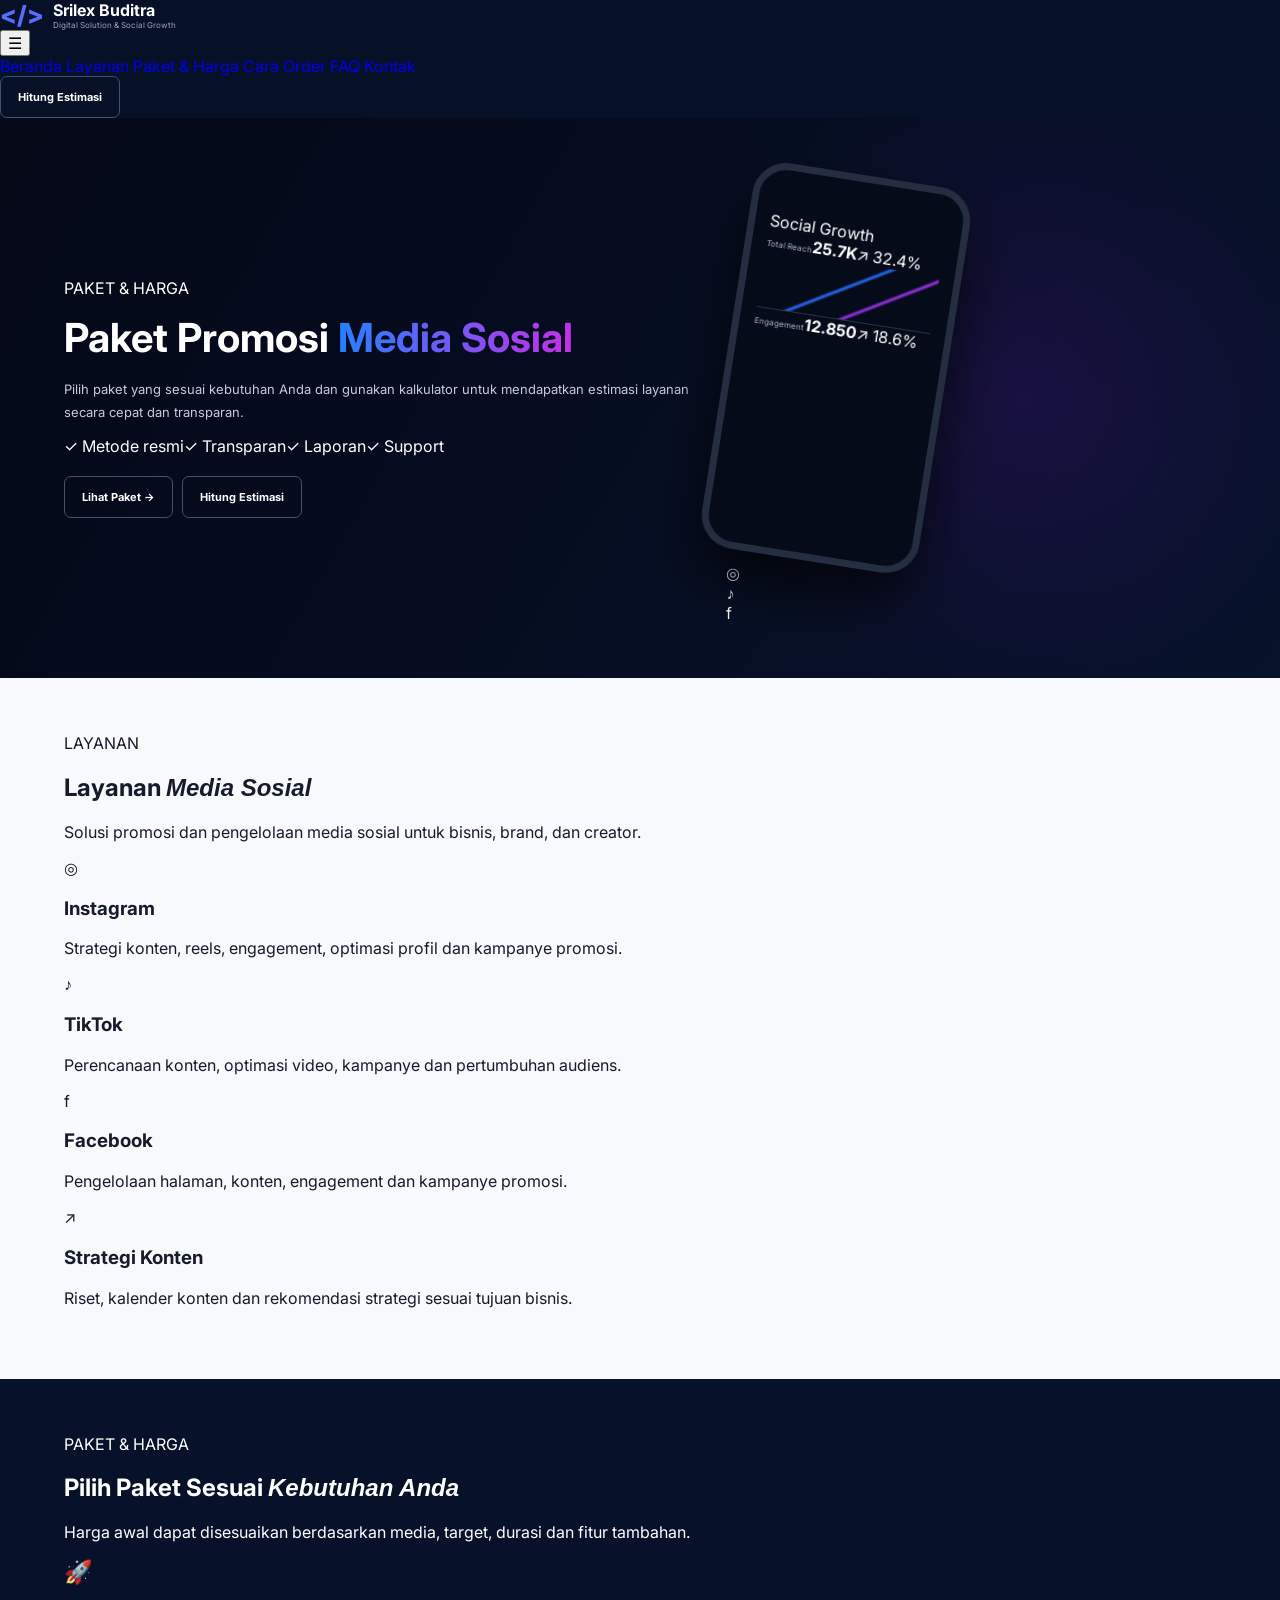
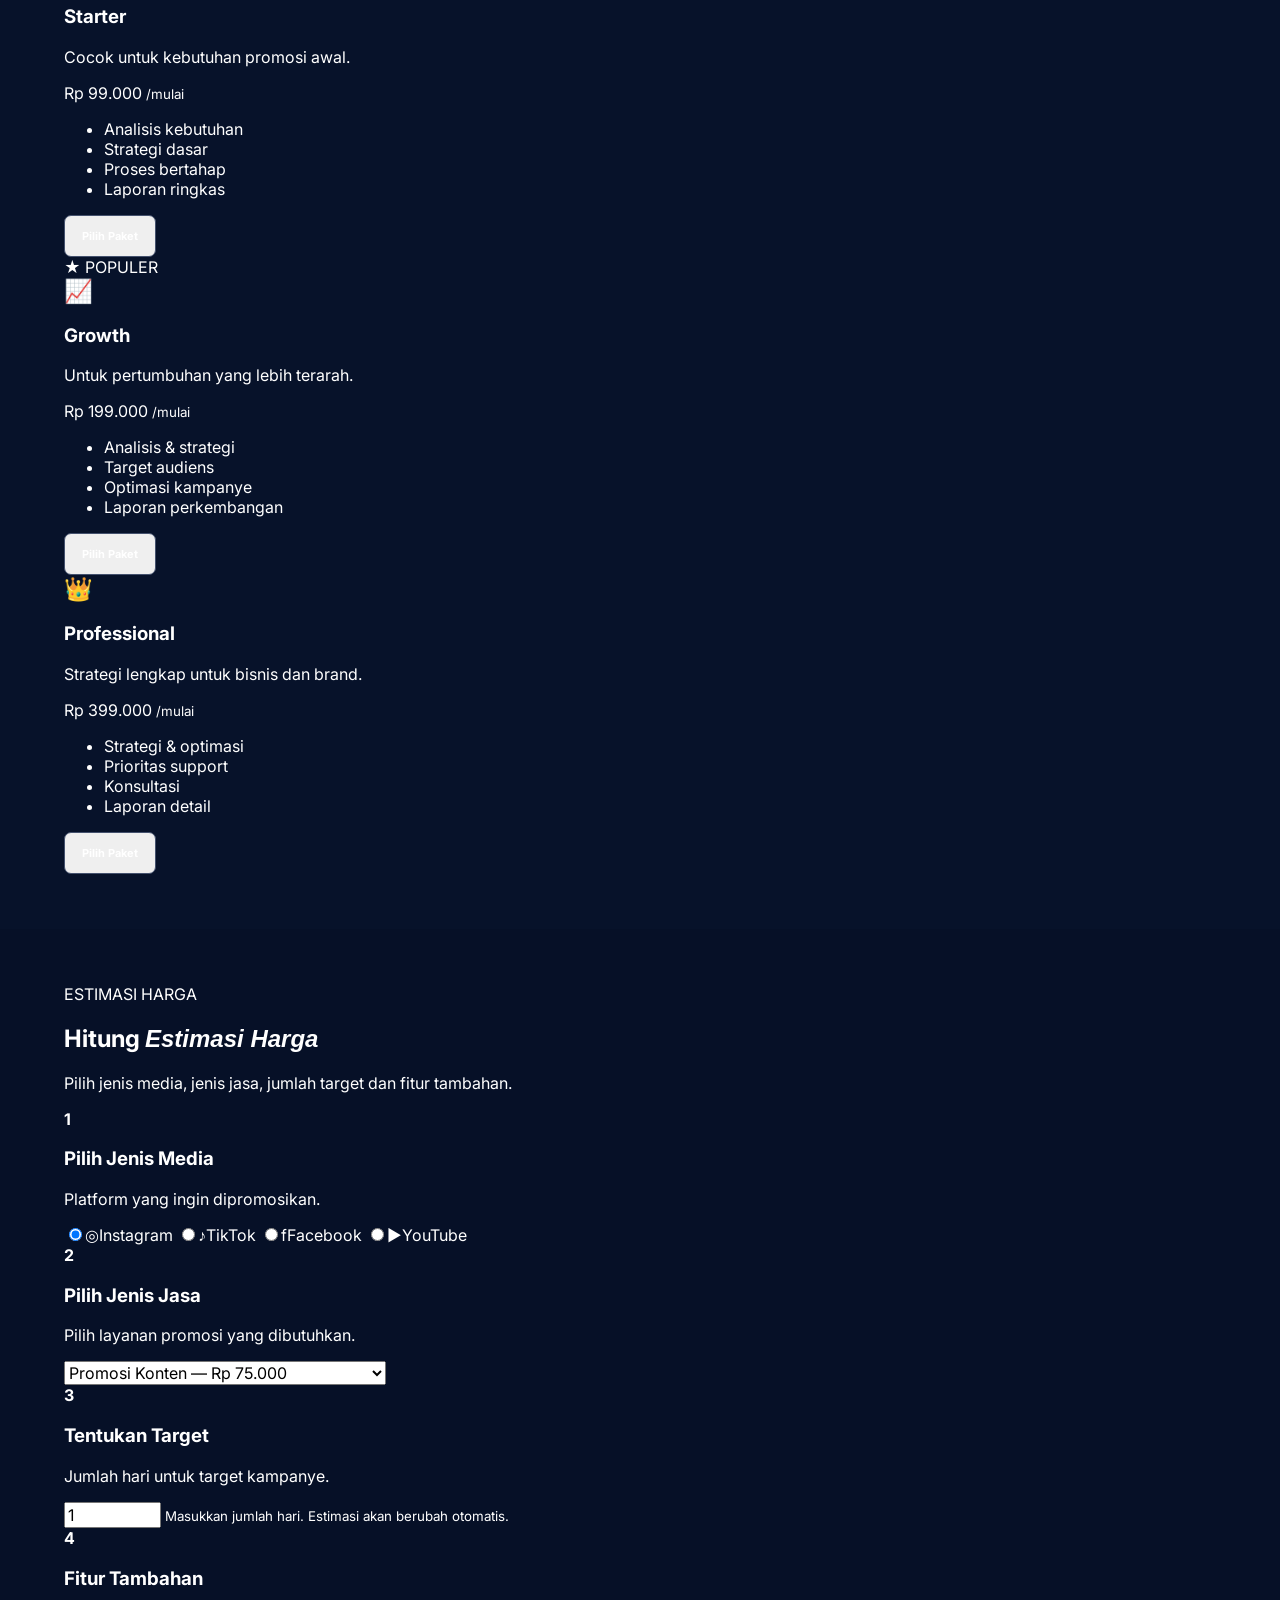
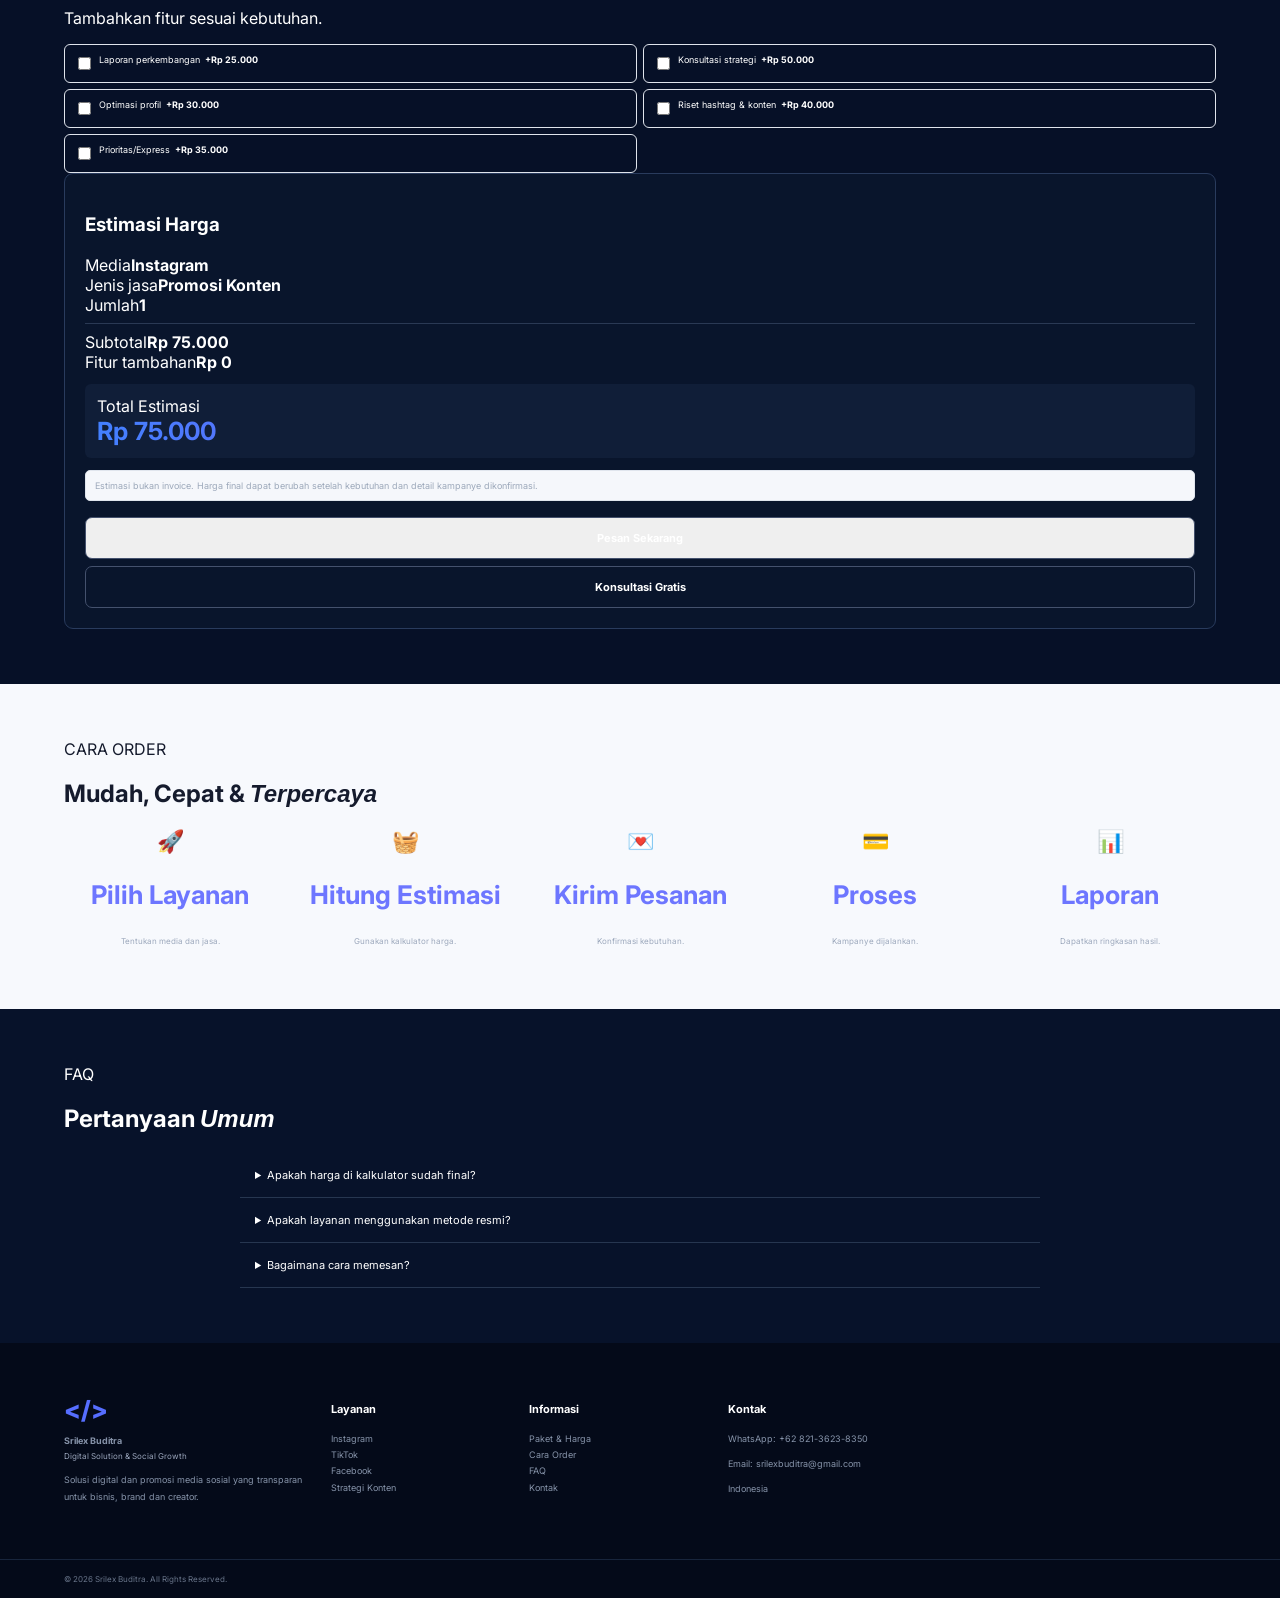
==== commit 1b7d2e9d: "Add files via upload" ====
--- a/promosi-konten/index.html
+++ b/promosi-konten/index.html
@@ -1,413 +1,190 @@
 <!DOCTYPE html>
 <html lang="id">
-  <head>
-    <meta charset="UTF-8">
-    <meta name="viewport" content="width=device-width, initial-scale=1, viewport-fit=cover">
-    <title>Srilex Buditra — Jasa Promosi & Social Growth</title>
-    <link rel="preconnect" href="https://fonts.googleapis.com">
-    <link href="https://fonts.googleapis.com/css2?family=Inter:wght@400;500;600;700;800&display=swap" rel="stylesheet">
-    <link rel="icon" type="image/x-icon" href="images/favicon.ico">
-    <link rel="manifest" href="images/site.webmanifest">
-    <link rel="stylesheet" href="style.css">
-  </head>
-  <body>
-    <header class="nav">
-      <a class="brand" href="#home">
-        <span>
-          <img src="images/logo.png" alt="Logo" class="logo">
-        </span>
-        <div>
-          <b>Srilex Buditra</b>
-          <small>Digital Solution & Social Growth</small>
-        </div>
-      </a>
-      <button class="menu" type="button" aria-label="Buka menu navigasi" aria-expanded="false" aria-controls="main-nav">☰</button>
-      <nav id="main-nav">
-        <a href="#home">Beranda</a>
-        <a href="#services">Layanan⌄</a>
-        <a href="#pricing">Paket & Harga</a>
-        <a href="#portfolio">Portfolio</a>
-        <a href="#faq">FAQ</a>
-        <a href="#about">Tentang Saya</a>
-        <a href="#contact">Kontak</a>
-      </nav>
-      <a class="btn gradient" href="#estimate">Konsultasi Gratis ◌</a>
-    </header>
-    <section class="hero" id="home">
+<head>
+  <meta charset="UTF-8">
+  <meta name="viewport" content="width=device-width, initial-scale=1.0">
+  <meta name="description" content="Srilex Buditra - Paket dan estimasi jasa promosi media sosial.">
+  <title>Paket & Harga Media Sosial | Srilex Buditra</title>
+  <link rel="preconnect" href="https://fonts.googleapis.com">
+  <link rel="preconnect" href="https://fonts.gstatic.com" crossorigin>
+  <link href="https://fonts.googleapis.com/css2?family=Inter:wght@400;500;600;700;800&display=swap" rel="stylesheet">
+  <link rel="icon" type="image/x-icon" href="/images/favicon.ico">
+  <link rel="manifest" href="/images/site.webmanifest">
+  <link rel="stylesheet" href="style.css">
+  <link rel="search" type="application/opensearchdescription+xml" title="Srilex Buditra — Jasa Media Sosial" href="/jasa-media-sosial/opensearch.xml">
+</head>
+<body>
+  <header class="navbar">
+    <a class="brand" href="#home"><span>&lt;/&gt;</span><div><strong>Srilex Buditra</strong><small>Digital Solution & Social Growth</small></div></a>
+    <button class="menu-toggle" aria-label="Buka menu">☰</button>
+    <nav>
+      <a href="#home">Beranda</a>
+      <a href="#services">Layanan</a>
+      <a class="active" href="#pricing">Paket & Harga</a>
+      <a href="#how">Cara Order</a>
+      <a href="#faq">FAQ</a>
+      <a href="#contact">Kontak</a>
+    </nav>
+    <a class="btn btn-primary nav-cta" href="#estimator">Hitung Estimasi</a>
+  </header>
+
+  <main id="home">
+    <section class="hero">
       <div class="hero-copy">
-        <label>JASA PROMOSI & SOCIAL GROWTH</label>
-        <h1>Tingkatkan Jangkauan, Engagement & <em>Pertumbuhan Media Sosial Anda</em>
-        </h1>
-        <p>Solusi promosi dan strategi media sosial untuk membantu brand, bisnis, kreator, dan personal branding menjangkau lebih banyak audiens yang tepat.</p>
-        <div class="trust">
-          <span>◈ Aman & Transparan</span>
-          <span>◈ Strategi Terarah</span>
-          <span>◈ Hasil Terukur</span>
-          <span>◈ Support 24/7</span>
-        </div>
-        <small>Layanan untuk berbagai platform</small>
-        <div class="platforms">
-          <span>ⓕ Facebook</span>
-          <span>◎ Instagram</span>
-          <span>♪ TikTok</span>
-          <span>▶ YouTube</span>
-          <span>𝕏 X (Twitter)</span>
-          <span>••• dan lainnya</span>
+        <span class="eyebrow">PAKET & HARGA</span>
+        <h1>Paket Promosi <em>Media Sosial</em></h1>
+        <p>Pilih paket yang sesuai kebutuhan Anda dan gunakan kalkulator untuk mendapatkan estimasi layanan secara cepat dan transparan.</p>
+        <div class="trust-row">
+          <span>✓ Metode resmi</span><span>✓ Transparan</span><span>✓ Laporan</span><span>✓ Support</span>
         </div>
         <div class="actions">
-          <a class="btn gradient" href="#services">Lihat Layanan →</a>
-          <a class="btn outline" href="#estimate">▣ Hitung Estimasi Harga</a>
+          <a class="btn btn-primary" href="#pricing">Lihat Paket →</a>
+          <a class="btn btn-outline" href="#estimator">Hitung Estimasi</a>
         </div>
       </div>
-      <div class="hero-art">
-        <div class="orb"></div>
+      <div class="hero-visual">
         <div class="phone">
-          <div class="camera"></div>
-          <small>Analytics Overview</small>
-          <h3>125,430 <i>↗ 31.8%</i>
-          </h3>
-          <div class="chart"></div>
-          <h3>8,734 <i>↗ 21.7%</i>
-          </h3>
-          <div class="bars"></div>
-          <h3>2,850 <i>↗ 18.4%</i>
-          </h3>
-          <div class="chart green"></div>
+          <div class="phone-top"></div>
+          <div class="phone-screen">
+            <div class="screen-title">Social Growth</div>
+            <div class="metric"><small>Total Reach</small><b>25.7K</b><span>↗ 32.4%</span></div>
+            <div class="chart"><i></i><i></i><i></i><i></i><i></i><i></i><i></i></div>
+            <div class="metric"><small>Engagement</small><b>12.850</b><span>↗ 18.6%</span></div>
+          </div>
         </div>
-        <b class="bubble ig">◎</b>
-        <b class="bubble fb">f</b>
-        <b class="bubble tt">♪</b>
-        <b class="bubble heart">♥</b>
+        <div class="social-bubble instagram">◎</div>
+        <div class="social-bubble tiktok">♪</div>
+        <div class="social-bubble facebook">f</div>
       </div>
     </section>
-    <section class="section light" id="services">
-      <div class="heading">
-        <label>LAYANAN KAMI</label>
-        <h2>Layanan <em>Promosi & Pertumbuhan Media Sosial</em>
-        </h2>
-        <p>Pilih layanan yang sesuai dengan tujuan Anda.</p>
+
+    <section id="services" class="section light">
+      <div class="section-head">
+        <span class="eyebrow blue">LAYANAN</span>
+        <h2>Layanan <em>Media Sosial</em></h2>
+        <p>Solusi promosi dan pengelolaan media sosial untuk bisnis, brand, dan creator.</p>
       </div>
-      <div class="cards">
-        <article>
-          <i>◈</i>
-          <h3>Promosi Konten</h3>
-          <p>Promosikan postingan, foto, Reels, video atau konten lainnya untuk meningkatkan jangkauan.</p>
-          <a href="#estimate">Selengkapnya →</a>
+      <div class="service-grid">
+        <article class="service-card"><div class="icon">◎</div><h3>Instagram</h3><p>Strategi konten, reels, engagement, optimasi profil dan kampanye promosi.</p></article>
+        <article class="service-card"><div class="icon">♪</div><h3>TikTok</h3><p>Perencanaan konten, optimasi video, kampanye dan pertumbuhan audiens.</p></article>
+        <article class="service-card"><div class="icon">f</div><h3>Facebook</h3><p>Pengelolaan halaman, konten, engagement dan kampanye promosi.</p></article>
+        <article class="service-card"><div class="icon">↗</div><h3>Strategi Konten</h3><p>Riset, kalender konten dan rekomendasi strategi sesuai tujuan bisnis.</p></article>
+      </div>
+    </section>
+
+    <section id="pricing" class="section dark">
+      <div class="section-head">
+        <span class="eyebrow">PAKET & HARGA</span>
+        <h2>Pilih Paket Sesuai <em>Kebutuhan Anda</em></h2>
+        <p>Harga awal dapat disesuaikan berdasarkan media, target, durasi dan fitur tambahan.</p>
+      </div>
+      <div class="pricing-grid">
+        <article class="price-card">
+          <div class="plan-icon">🚀</div><h3>Starter</h3><p>Cocok untuk kebutuhan promosi awal.</p>
+          <div class="price">Rp 99.000 <small>/mulai</small></div>
+          <ul><li>Analisis kebutuhan</li><li>Strategi dasar</li><li>Proses bertahap</li><li>Laporan ringkas</li></ul>
+          <button class="btn btn-outline choose-plan" data-plan="Starter">Pilih Paket</button>
         </article>
-        <article>
-          <i>●</i>
-          <h3>Audience Growth</h3>
-          <p>Strategi dan kampanye untuk mendapatkan audiens baru yang relevan dan aktif.</p>
-          <a href="#estimate">Selengkapnya →</a>
+        <article class="price-card popular">
+          <label>★ POPULER</label><div class="plan-icon">📈</div><h3>Growth</h3><p>Untuk pertumbuhan yang lebih terarah.</p>
+          <div class="price">Rp 199.000 <small>/mulai</small></div>
+          <ul><li>Analisis & strategi</li><li>Target audiens</li><li>Optimasi kampanye</li><li>Laporan perkembangan</li></ul>
+          <button class="btn btn-primary choose-plan" data-plan="Growth">Pilih Paket</button>
         </article>
-        <article>
-          <i>♥</i>
-          <h3>Engagement</h3>
-          <p>Tingkatkan interaksi seperti like, komentar, share, dan save melalui kampanye yang tepat.</p>
-          <a href="#estimate">Selengkapnya →</a>
-        </article>
-        <article>
-          <i>◎</i>
-          <h3>Social Media Ads</h3>
-          <p>Iklan berbayar dari Facebook, Instagram, TikTok, YouTube dengan hasil terukur.</p>
-          <a href="#estimate">Selengkapnya →</a>
-        </article>
-        <article>
-          <i>↗</i>
-          <h3>Social Media Management</h3>
-          <p>Kelola akun Anda secara profesional mulai dari konten, interaksi hingga laporan performa.</p>
-          <a href="#estimate">Selengkapnya →</a>
+        <article class="price-card">
+          <div class="plan-icon">👑</div><h3>Professional</h3><p>Strategi lengkap untuk bisnis dan brand.</p>
+          <div class="price">Rp 399.000 <small>/mulai</small></div>
+          <ul><li>Strategi & optimasi</li><li>Prioritas support</li><li>Konsultasi</li><li>Laporan detail</li></ul>
+          <button class="btn btn-outline choose-plan" data-plan="Professional">Pilih Paket</button>
         </article>
       </div>
     </section>
-    <section class="section dark" id="portfolio">
-      <div class="heading">
-        <label>PROMOSI UNTUK SEMUA PLATFORM</label>
-        <h2>Kami <em>Membantu Anda</em> Tumbuh di Semua Platform </h2>
+
+    <section id="estimator" class="section estimator-section">
+      <div class="section-head">
+        <span class="eyebrow blue">ESTIMASI HARGA</span>
+        <h2>Hitung <em>Estimasi Harga</em></h2>
+        <p>Pilih jenis media, jenis jasa, jumlah target dan fitur tambahan.</p>
       </div>
-      <div class="platform-grid">
-        <div>ⓕ <b>Facebook</b>
-          <small>Page, Post, Ads</small>
+      <div class="estimator">
+        <div class="form-panel">
+          <div class="step"><b>1</b><div><h3>Pilih Jenis Media</h3><p>Platform yang ingin dipromosikan.</p></div></div>
+          <div class="media-grid">
+            <label class="choice selected"><input type="radio" name="media" value="Instagram" data-fee="0" checked><span>◎</span>Instagram</label>
+            <label class="choice"><input type="radio" name="media" value="TikTok" data-fee="10000"><span>♪</span>TikTok</label>
+            <label class="choice"><input type="radio" name="media" value="Facebook" data-fee="5000"><span>f</span>Facebook</label>
+            <label class="choice"><input type="radio" name="media" value="YouTube" data-fee="15000"><span>▶</span>YouTube</label>
+          </div>
+
+          <div class="step"><b>2</b><div><h3>Pilih Jenis Jasa</h3><p>Pilih layanan promosi yang dibutuhkan.</p></div></div>
+          <select id="service">
+            <option value="75000">Promosi Konten — Rp 75.000</option>
+            <option value="100000">Strategi & Optimasi — Rp 100.000</option>
+            <option value="125000">Manajemen Media Sosial — Rp 125.000</option>
+            <option value="150000">Kampanye Iklan — Rp 150.000</option>
+            <option value="90000">Engagement & Community — Rp 90.000</option>
+          </select>
+
+          <div class="step"><b>3</b><div><h3>Tentukan Target</h3><p>Jumlah hari untuk target kampanye.</p></div></div>
+          <input id="quantity" type="number" min="1" max="100" value="1">
+          <small class="hint">Masukkan jumlah hari. Estimasi akan berubah otomatis.</small>
+
+          <div class="step"><b>4</b><div><h3>Fitur Tambahan</h3><p>Tambahkan fitur sesuai kebutuhan.</p></div></div>
+          <div class="addons">
+            <label><input type="checkbox" data-price="25000" value="Laporan perkembangan"> Laporan perkembangan <strong>+Rp 25.000</strong></label>
+            <label><input type="checkbox" data-price="50000" value="Konsultasi strategi"> Konsultasi strategi <strong>+Rp 50.000</strong></label>
+            <label><input type="checkbox" data-price="30000" value="Optimasi profil"> Optimasi profil <strong>+Rp 30.000</strong></label>
+            <label><input type="checkbox" data-price="40000" value="Riset hashtag & konten"> Riset hashtag & konten <strong>+Rp 40.000</strong></label>
+            <label><input type="checkbox" data-price="35000" value="Express"> Prioritas/Express <strong>+Rp 35.000</strong></label>
+          </div>
         </div>
-        <div>◎ <b>Instagram</b>
-          <small>Feed, Reels, Stories</small>
-        </div>
-        <div>♪ <b>TikTok</b>
-          <small>Video, FYP, Ads</small>
-        </div>
-        <div>▶ <b>YouTube</b>
-          <small>Video, Shorts, Ads</small>
-        </div>
-        <div>𝕏 <b>X (Twitter)</b>
-          <small>Tweet & Engagement</small>
-        </div>
-        <div>••• <b>Lainnya</b>
-          <small>LinkedIn, Pinterest, dll.</small>
-        </div>
-      </div>
-    </section>
-    <section class="section dark pricing" id="pricing">
-      <div class="heading">
-        <label>PAKET & HARGA</label>
-        <h2>Pilih Paket yang <em>Sesuai Kebutuhan</em>
-        </h2>
-        <p>Semua paket fleksibel dan dapat disesuaikan.</p>
-      </div>
-      <div class="price-grid">
-        <article>
-          <span class="plan-icon">🚀</span>
-          <h3>Starter</h3>
-          <strong>Rp 99.000</strong>
-          <small>/mulai</small>
-          <ul>
-            <li>Promosi dasar</li>
-            <li>Jangkauan terfokus</li>
-            <li>Laporan sederhana</li>
-            <li>Support</li>
-          </ul>
-          <a href="#estimate" class="btn outline">Pilih Paket</a>
-        </article>
-        <article class="popular">
-          <b>POPULAR</b>
-          <span class="plan-icon">▥</span>
-          <h3>Growth</h3>
-          <strong>Rp 199.000</strong>
-          <small>/mulai</small>
-          <ul>
-            <li>Jangkauan lebih luas</li>
-            <li>Strategi terarah</li>
-            <li>Laporan performa</li>
-            <li>Optimasi konten</li>
-          </ul>
-          <a href="#estimate" class="btn gradient">Pilih Paket</a>
-        </article>
-        <article>
-          <span class="plan-icon">♛</span>
-          <h3>Professional</h3>
-          <strong>Rp 399.000</strong>
-          <small>/mulai</small>
-          <ul>
-            <li>Strategi premium</li>
-            <li>Target audiens spesifik</li>
-            <li>Laporan lengkap</li>
-            <li>Konsultasi strategi</li>
-          </ul>
-          <a href="#estimate" class="btn outline">Pilih Paket</a>
-        </article>
-      </div>
-    </section>
-    <section class="section light" id="estimate">
-      <div class="heading left">
-        <label>ESTIMASI HARGA</label>
-        <h2>Hitung Estimasi Harga <em>Layanan</em>
-        </h2>
-        <p>Pilih platform, layanan, target, durasi dan fitur tambahan.</p>
-      </div>
-      <div class="estimate">
-        <div class="form">
-          <h4>① Pilih Platform</h4>
-          <div class="options">
-            <label>
-              <input name="platform" type="radio" value="Instagram" checked> ◎ Instagram </label>
-            <label>
-              <input name="platform" type="radio" value="Facebook"> ⓕ Facebook </label>
-            <label>
-              <input name="platform" type="radio" value="TikTok"> ♪ TikTok </label>
-            <label>
-              <input name="platform" type="radio" value="YouTube"> ▶ YouTube </label>
-            <label>
-              <input name="platform" type="radio" value="X"> 𝕏 X (Twitter) </label>
-            <label>
-              <input name="platform" type="radio" value="Lainnya"> ••• Lainnya </label>
-          </div>
-          <h4>② Pilih Jenis Layanan</h4>
-          <select id="service">
-            <option value="75000">Promosi Konten</option>
-            <option value="100000">Audience Growth</option>
-            <option value="90000">Engagement Campaign</option>
-            <option value="150000">Social Media Ads</option>
-            <option value="125000">Social Media Management</option>
-          </select>
-          <h4>③ Tentukan Target</h4>
-          <div class="twocol">
-            <select id="days">
-              <option value="1">1 Hari</option>
-              <option value="7" selected>7 Hari</option>
-              <option value="14">14 Hari</option>
-              <option value="30">30 Hari</option>
-            </select>
-            <select id="reach">
-              <option value="1">1.000 Akun</option>
-              <option value="2">5.000 Akun</option>
-              <option value="4" selected>10.000 Akun</option>
-              <option value="8">25.000 Akun</option>
-            </select>
-          </div>
-          <h4>④ Fitur Tambahan (Opsional)</h4>
-          <div class="addons">
-            <label>
-              <input type="checkbox" value="25000"> Optimasi Profil <b>+ Rp 25.000</b>
-            </label>
-            <label>
-              <input type="checkbox" value="25000"> Riset Audiens & Hashtag <b>+ Rp 25.000</b>
-            </label>
-            <label>
-              <input type="checkbox" value="25000"> Laporan Performa <b>+ Rp 25.000</b>
-            </label>
-            <label>
-              <input type="checkbox" value="20000"> Desain Konten <b>+ Rp 20.000</b>
-            </label>
-            <label>
-              <input type="checkbox" value="25000"> Copywriting <b>+ Rp 25.000</b>
-            </label>
-            <label>
-              <input type="checkbox" value="30000"> Konsultasi Strategi <b>+ Rp 30.000</b>
-            </label>
-          </div>
-          <p class="note">ⓘ Estimasi bersifat perkiraan. Hasil dapat berbeda tergantung kualitas konten, niche, kompetisi dan kebijakan platform.</p>
-        </div>
+
         <aside class="summary">
-          <small>RINGKASAN ESTIMASI</small>
-          <p>Platform <b id="sp">Instagram</b>
-          </p>
-          <p>Jenis Layanan <b id="ss">Promosi Konten</b>
-          </p>
-          <p>Durasi <b id="sd">7 Hari</b>
-          </p>
-          <p>Target Audiens <b id="sr">10.000 Akun</b>
-          </p>
+          <h3>Estimasi Harga</h3>
+          <div class="summary-line"><span>Media</span><b id="sumMedia">Instagram</b></div>
+          <div class="summary-line"><span>Jenis jasa</span><b id="sumService">Promosi Konten</b></div>
+          <div class="summary-line"><span>Jumlah</span><b id="sumQty">1</b></div>
           <hr>
-          <p>Subtotal <b id="sub">Rp 150.000</b>
-          </p>
-          <p>Fitur Tambahan <b id="extra">Rp 0</b>
-          </p>
-          <div class="total">
-            <small>TOTAL ESTIMASI</small>
-            <strong id="total">Rp 150.000</strong>
-          </div>
-          <button class="btn gradient full" id="wa">Pesan Sekarang via WhatsApp ◌</button>
-          <a class="btn outline full" href="#contact">◉ Konsultasi Gratis</a>
+          <div class="summary-line"><span>Subtotal</span><b id="subtotal">Rp 75.000</b></div>
+          <div class="summary-line"><span>Fitur tambahan</span><b id="addonTotal">Rp 0</b></div>
+          <div class="total"><span>Total Estimasi</span><strong id="total">Rp 75.000</strong></div>
+          <p class="note">Estimasi bukan invoice. Harga final dapat berubah setelah kebutuhan dan detail kampanye dikonfirmasi.</p>
+          <button class="btn btn-primary full" id="orderBtn">Pesan Sekarang</button>
+          <a class="btn btn-outline full" href="#contact">Konsultasi Gratis</a>
         </aside>
       </div>
     </section>
-    <section class="workflow">
-      <div class="heading">
-        <label>CARA KERJA</label>
-        <h2>Mudah, Cepat & Terarah</h2>
-      </div>
+
+    <section id="how" class="section light">
+      <div class="section-head"><span class="eyebrow blue">CARA ORDER</span><h2>Mudah, Cepat & <em>Terpercaya</em></h2></div>
       <div class="steps">
-        <div>🚀 <h4>Pilih Layanan</h4>
-          <p>Pilih platform dan layanan.</p>
-        </div>
-        <div>🧺 <h4>Hitung Estimasi</h4>
-          <p>Dapatkan perkiraan harga.</p>
-        </div>
-        <div>💌 <h4>Pesan & Bayar</h4>
-          <p>Kirim detail kebutuhan.</p>
-        </div>
-        <div>💳 <h4>Proses Promosi</h4>
-          <p>Kampanye dijalankan.</p>
-        </div>
-        <div>📊 <h4>Laporan & Evaluasi</h4>
-          <p>Evaluasi hasil kampanye.</p>
-        </div>
+        <div><b>🚀</b><h3>Pilih Layanan</h3><p>Tentukan media dan jasa.</p></div>
+        <div><b>🧺</b><h3>Hitung Estimasi</h3><p>Gunakan kalkulator harga.</p></div>
+        <div><b>💌</b><h3>Kirim Pesanan</h3><p>Konfirmasi kebutuhan.</p></div>
+        <div><b>💳</b><h3>Proses</h3><p>Kampanye dijalankan.</p></div>
+        <div><b>📊</b><h3>Laporan</h3><p>Dapatkan ringkasan hasil.</p></div>
       </div>
     </section>
-    <section class="section light" id="about">
-      <div class="split">
-        <div>
-          <label>KENAPA MEMILIH KAMI?</label>
-          <h2>Promosi yang <em>Terukur & Transparan</em>
-          </h2>
-          <ul class="checks">
-            <li>Strategi promosi aman & sesuai kebijakan platform</li>
-            <li>Target audiens relevan</li>
-            <li>Hasil terukur dengan laporan transparan</li>
-            <li>Support dan konsultasi</li>
-            <li>Harga fleksibel</li>
-          </ul>
-        </div>
-        <div>
-          <label>TESTIMONI KLIEN</label>
-          <div class="testimonials">
-            <article>“Jangkauan konten Instagram saya naik drastis. Hasilnya terukur dan transparan.” <b>Dewi Lestari</b>
-              <small>Owner Online Shop ★★★★★</small>
-            </article>
-            <article>“Konten TikTok saya jadi lebih sering ditemukan setelah dipromosikan.” <b>Rizky Pratama</b>
-              <small>Content Creator ★★★★★</small>
-            </article>
-            <article>“Pelayanan cepat, ramah dan hasil promosi sesuai target.” <b>Andi Wijaya</b>
-              <small>Digital Marketer ★★★★★</small>
-            </article>
-          </div>
-        </div>
+
+    <section id="faq" class="section dark">
+      <div class="section-head"><span class="eyebrow">FAQ</span><h2>Pertanyaan <em>Umum</em></h2></div>
+      <div class="faq">
+        <details><summary>Apakah harga di kalkulator sudah final?</summary><p>Belum. Kalkulator memberikan estimasi awal. Harga final dikonfirmasi setelah kebutuhan layanan diperiksa.</p></details>
+        <details><summary>Apakah layanan menggunakan metode resmi?</summary><p>Ya. Fokus layanan adalah promosi, optimasi, strategi dan pengelolaan yang tidak meminta password serta tidak menjanjikan metrik palsu.</p></details>
+        <details><summary>Bagaimana cara memesan?</summary><p>Pilih paket atau hitung estimasi, lalu hubungi kontak untuk mengonfirmasi media, target dan kebutuhan.</p></details>
       </div>
     </section>
-    <section class="section dark faq" id="faq">
-      <div class="heading">
-        <label>FAQ</label>
-        <h2>Pertanyaan <em>Umum</em>
-        </h2>
-      </div>
-      <details>
-        <summary>Apakah harga kalkulator sudah final?</summary>
-        <p>Tidak. Harga final dikonfirmasi setelah kebutuhan kampanye diperiksa.</p>
-      </details>
-      <details>
-        <summary>Apakah saya harus memberikan password akun?</summary>
-        <p>Tidak untuk layanan promosi yang tidak membutuhkan akses akun.</p>
-      </details>
-      <details>
-        <summary>Apakah layanan menjamin followers atau likes tertentu?</summary>
-        <p>Tidak. Fokus layanan adalah promosi, jangkauan dan pertumbuhan sesuai kebijakan platform.</p>
-      </details>
-    </section>
-    <footer id="contact">
-      <div class="footer-grid">
-        <div>
-          <a class="brand">
-            <span>
-              <img src="images/logo.png" alt="Logo" class="logo">
-            </span>
-            <div>
-              <b>Srilex Buditra</b>
-              <small>Digital Solution & Social Growth</small>
-            </div>
-          </a>
-          <p>Membantu bisnis, brand dan kreator tumbuh di media digital dengan strategi yang tepat.</p>
-        </div>
-        <div>
-          <h4>Layanan</h4>
-          <a>Jasa Media Sosial</a>
-          <a>Promosi Konten</a>
-          <a>Audience Growth</a>
-          <a>Social Media Ads</a>
-        </div>
-        <div>
-          <h4>Informasi</h4>
-          <a>Tentang Saya</a>
-          <a>Portfolio</a>
-          <a>Paket & Harga</a>
-          <a>FAQ</a>
-          <a>Kebijakan Privasi</a>
-        </div>
-        <div>
-          <h4>Kontak</h4>
-          <p>☎ +62 821-3623-8350</p>
-          <p>✉ srilexbuditra@gmail.com</p>
-          <p>⌖ Bengkulu, Indonesia</p>
-          <p>◷ Senin - Minggu (08.00 - 22.00)</p>
-        </div>
-        <div>
-          <h4>Dapatkan Tips & Promo Terbaru!</h4>
-          <p>Berlangganan untuk mendapatkan tips dan promo menarik.</p>
-          <input placeholder="Masukkan email Anda">
-          <button>Langganan</button>
-        </div>
-      </div>
-      <div class="copyright">© 2026 Srilex Buditra. All Rights Reserved.</div>
-    </footer>
-    <a class="floating" href="https://wa.me/6282136238350">◌</a>
-    <script src="script.js"></script>
-  </body>
+  </main>
+
+  <footer id="contact">
+    <div class="footer-grid">
+      <div><a class="brand" href="#home"><span>&lt;/&gt;</span><div><strong>Srilex Buditra</strong><small>Digital Solution & Social Growth</small></div></a><p>Solusi digital dan promosi media sosial yang transparan untuk bisnis, brand dan creator.</p></div>
+      <div><h4>Layanan</h4><a href="#services">Instagram</a><a href="#services">TikTok</a><a href="#services">Facebook</a><a href="#services">Strategi Konten</a></div>
+      <div><h4>Informasi</h4><a href="#pricing">Paket & Harga</a><a href="#how">Cara Order</a><a href="#faq">FAQ</a><a href="#contact">Kontak</a></div>
+      <div><h4>Kontak</h4><p>WhatsApp: +62 821-3623-8350</p><p>Email: srilexbuditra@gmail.com</p><p>Indonesia</p></div>
+    </div>
+    <div class="copyright">© 2026 Srilex Buditra. All Rights Reserved.</div>
+  </footer>
+  <script src="script.js"></script>
+</body>
 </html>
--- a/promosi-konten/style.css
+++ b/promosi-konten/style.css
@@ -991,3 +991,139 @@
     transition-duration: .01ms !important;
   }
 }
+
+/* =========================================================
+   LOGO + NAVBAR FINAL RESPONSIVE PATCH
+   Keeps the logo proportional and prevents navbar overflow.
+   ========================================================= */
+.nav .brand {
+  flex: 0 1 auto;
+  min-width: 0;
+  max-width: min(420px, 48vw);
+}
+
+.nav .brand > span {
+  flex: 0 0 44px;
+  width: 44px;
+  height: 44px;
+  display: grid;
+  place-items: center;
+  overflow: hidden;
+  border-radius: 10px;
+}
+
+.nav .brand > span .logo {
+  display: block;
+  width: 44px;
+  height: 44px;
+  max-width: none;
+  object-fit: contain;
+  object-position: center;
+}
+
+.nav .brand > div {
+  min-width: 0;
+  overflow: hidden;
+}
+
+.nav .brand b,
+.nav .brand small {
+  display: block;
+  max-width: 100%;
+  overflow: hidden;
+  text-overflow: ellipsis;
+  white-space: nowrap;
+}
+
+.nav .menu {
+  flex: 0 0 44px;
+}
+
+@media (max-width: 950px) {
+  .nav {
+    height: 64px;
+    min-height: 64px;
+    padding-left: max(14px, env(safe-area-inset-left));
+    padding-right: max(14px, env(safe-area-inset-right));
+    gap: 10px;
+  }
+
+  .nav .brand {
+    max-width: calc(100% - 54px);
+  }
+
+  .nav .brand > span,
+  .nav .brand > span .logo {
+    width: 40px;
+    height: 40px;
+  }
+
+  .nav .brand > span {
+    flex-basis: 40px;
+    border-radius: 9px;
+  }
+
+  .nav .brand b { font-size: 14px; }
+  .nav .brand small { font-size: 7px; }
+}
+
+@media (max-width: 600px) {
+  .nav {
+    padding-left: max(12px, env(safe-area-inset-left));
+    padding-right: max(12px, env(safe-area-inset-right));
+  }
+
+  .nav .brand {
+    max-width: calc(100% - 50px);
+    gap: 8px;
+  }
+
+  .nav .brand > span,
+  .nav .brand > span .logo {
+    width: 38px;
+    height: 38px;
+  }
+
+  .nav .brand > span { flex-basis: 38px; }
+  .nav .brand b { font-size: 13px; }
+  .nav .brand small { font-size: 6.5px; }
+
+  .nav .menu {
+    width: 40px;
+    height: 40px;
+    flex-basis: 40px;
+    font-size: 21px;
+  }
+}
+
+@media (max-width: 420px) {
+  .nav {
+    height: 60px;
+    min-height: 60px;
+  }
+
+  .nav .brand {
+    max-width: calc(100% - 48px);
+  }
+
+  .nav .brand > div {
+    display: none;
+  }
+
+  .nav .brand > span,
+  .nav .brand > span .logo {
+    width: 36px;
+    height: 36px;
+  }
+
+  .nav .brand > span {
+    flex-basis: 36px;
+    border-radius: 8px;
+  }
+
+  .nav .menu {
+    width: 38px;
+    height: 38px;
+    flex-basis: 38px;
+  }
+}
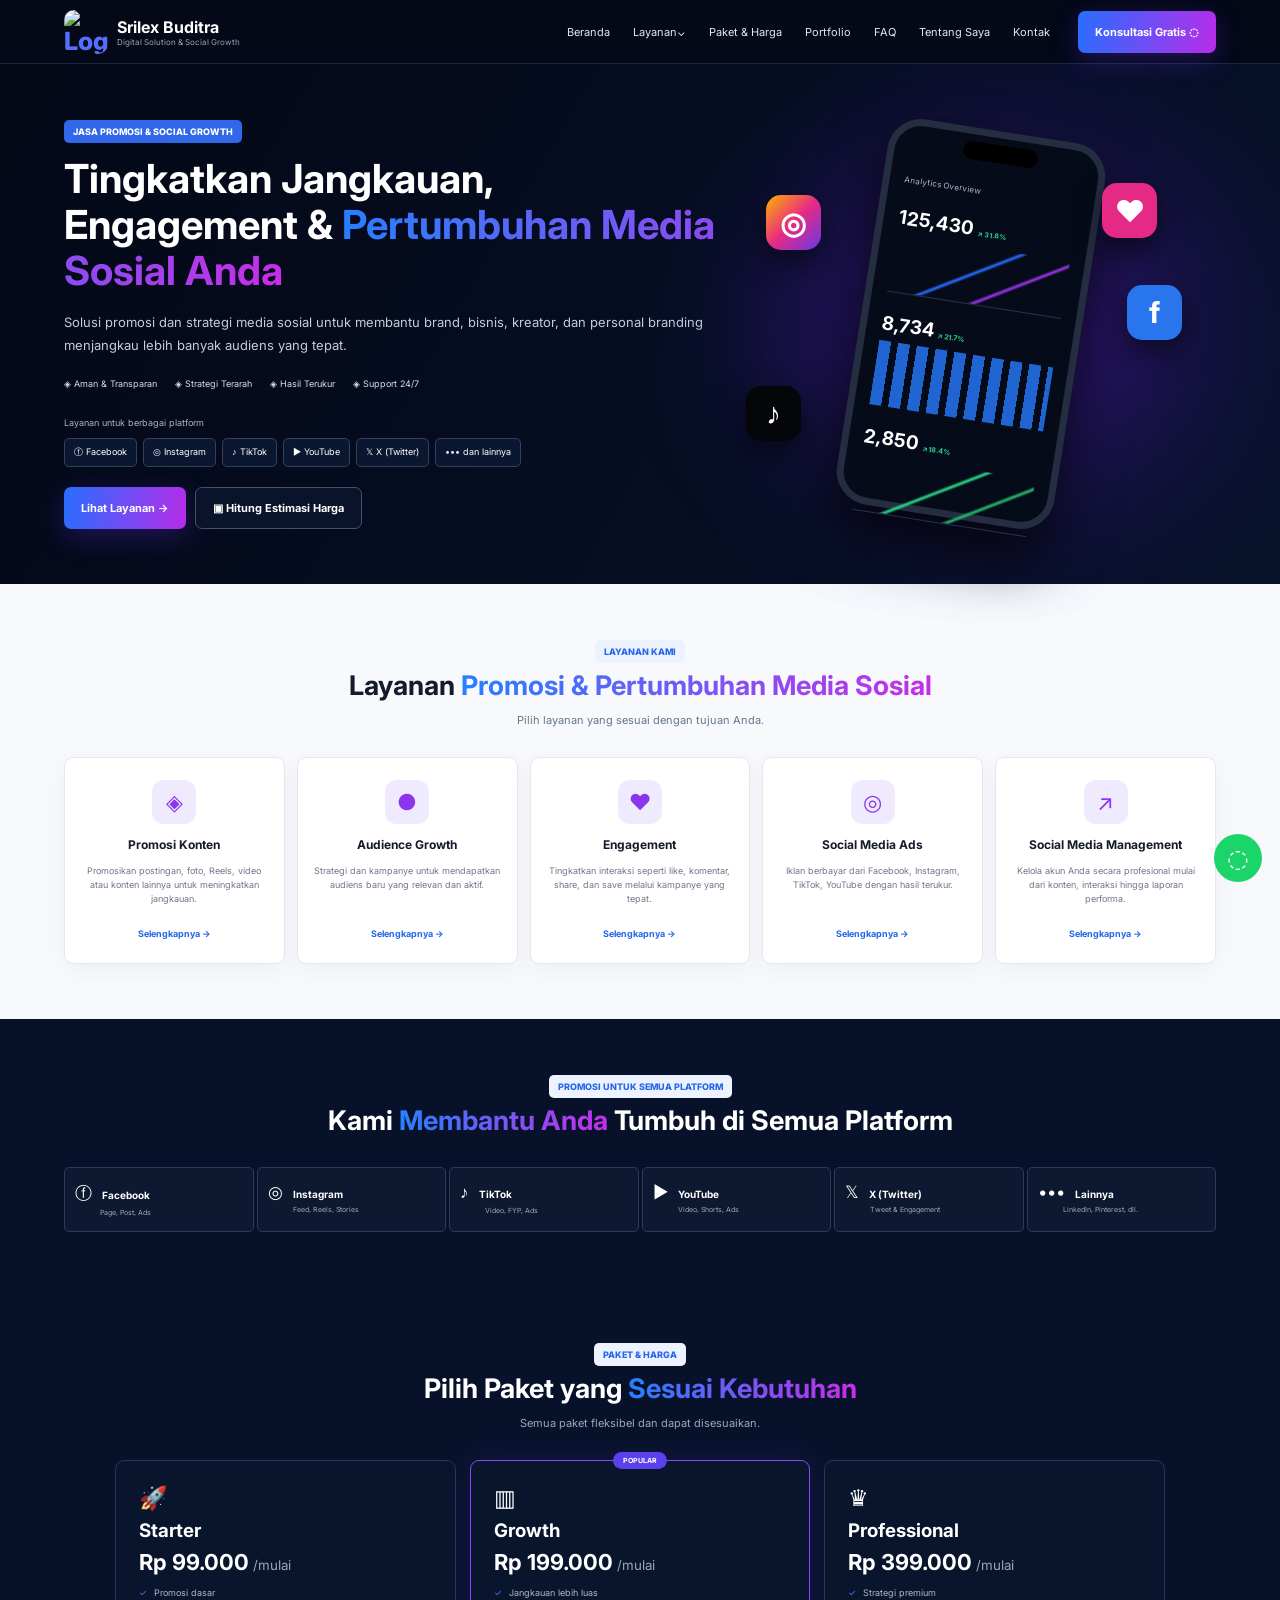
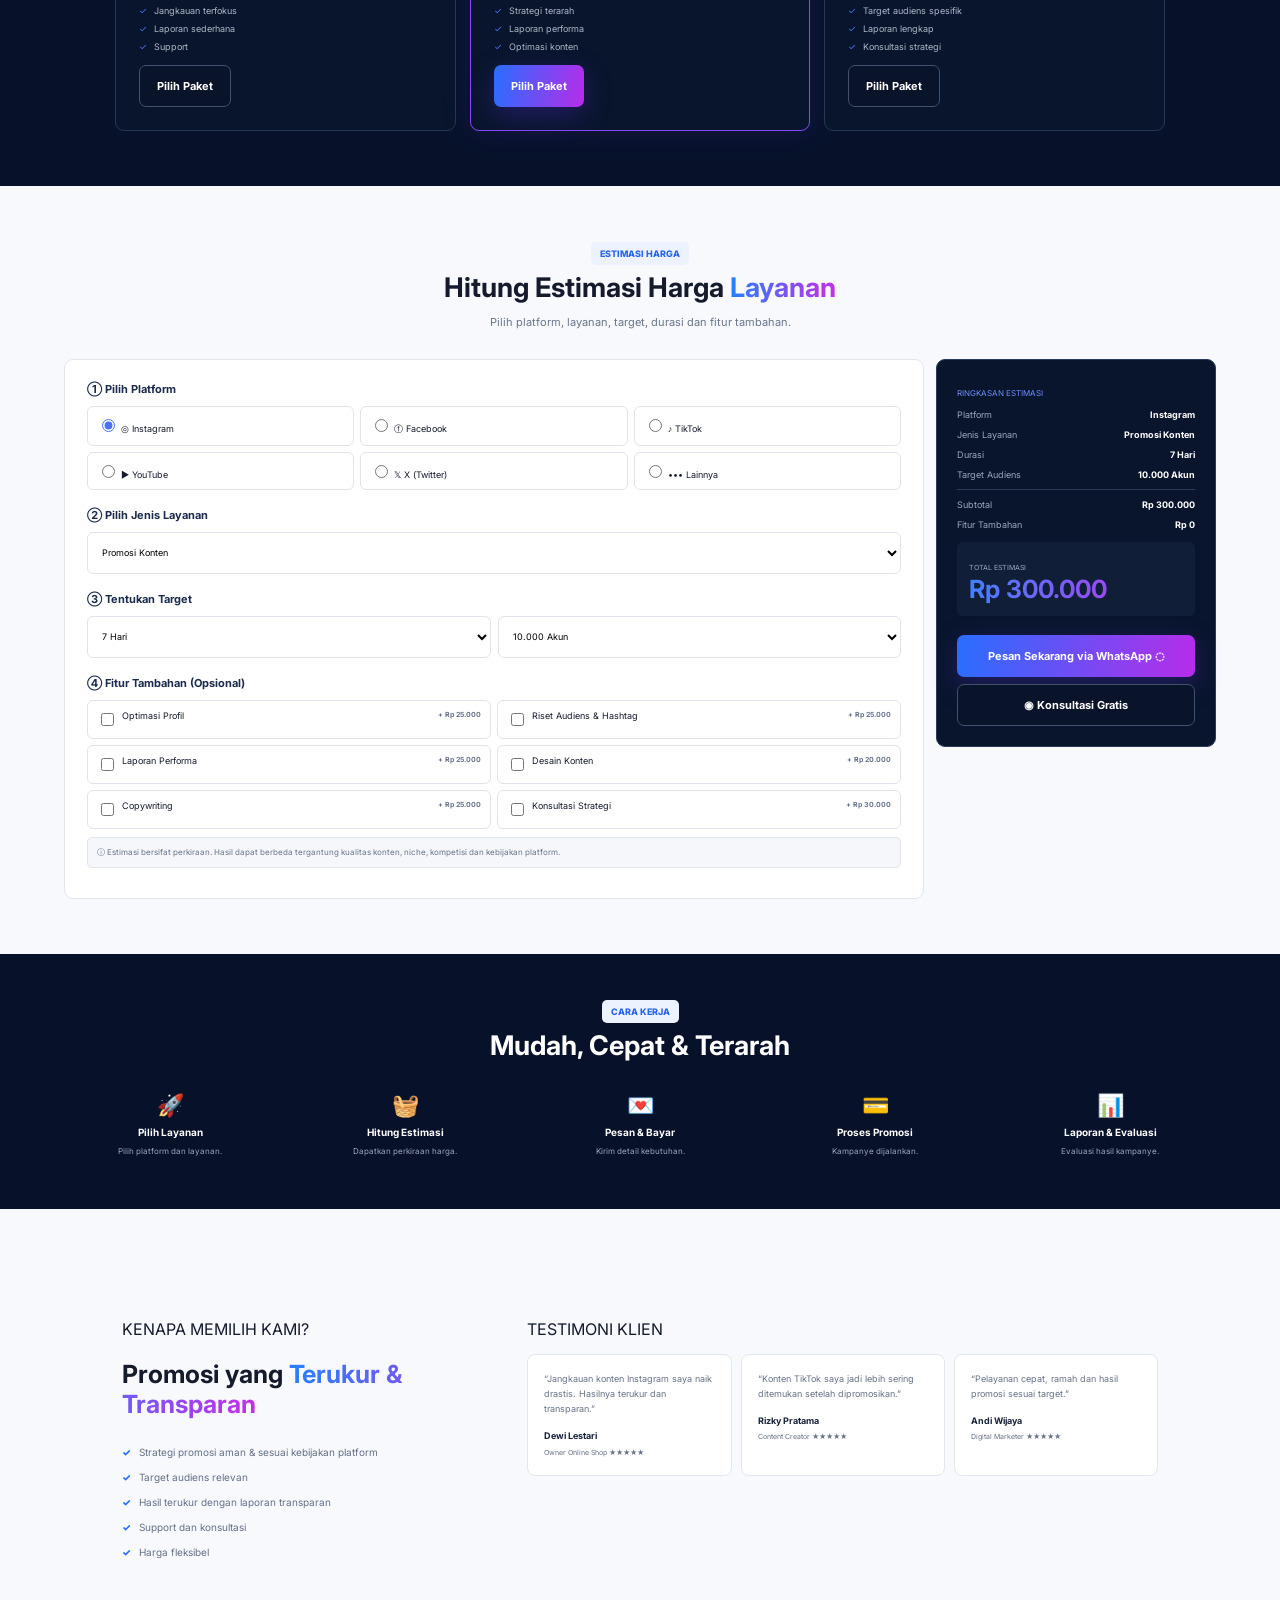
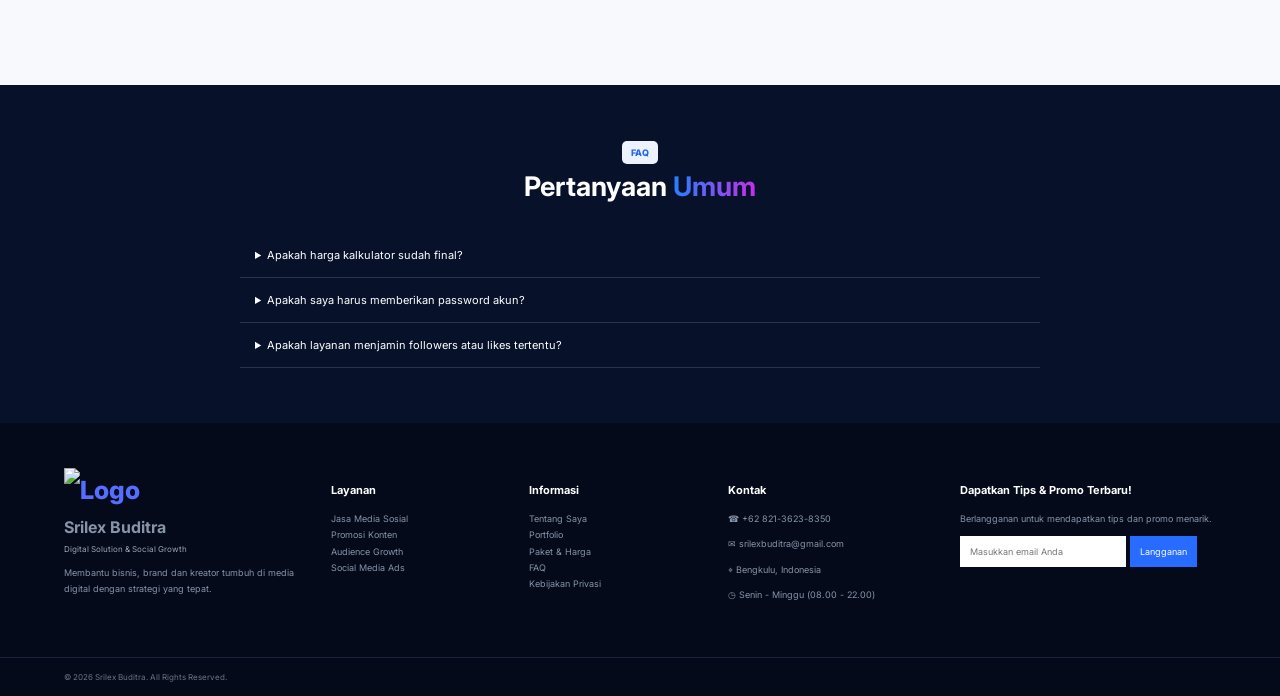
==== commit 91ca32e5: "Update index.html" ====
--- a/promosi-konten/index.html
+++ b/promosi-konten/index.html
@@ -1,190 +1,413 @@
 <!DOCTYPE html>
 <html lang="id">
-<head>
-  <meta charset="UTF-8">
-  <meta name="viewport" content="width=device-width, initial-scale=1.0">
-  <meta name="description" content="Srilex Buditra - Paket dan estimasi jasa promosi media sosial.">
-  <title>Paket & Harga Media Sosial | Srilex Buditra</title>
-  <link rel="preconnect" href="https://fonts.googleapis.com">
-  <link rel="preconnect" href="https://fonts.gstatic.com" crossorigin>
-  <link href="https://fonts.googleapis.com/css2?family=Inter:wght@400;500;600;700;800&display=swap" rel="stylesheet">
-  <link rel="icon" type="image/x-icon" href="/images/favicon.ico">
-  <link rel="manifest" href="/images/site.webmanifest">
-  <link rel="stylesheet" href="style.css">
-  <link rel="search" type="application/opensearchdescription+xml" title="Srilex Buditra — Jasa Media Sosial" href="/jasa-media-sosial/opensearch.xml">
-</head>
-<body>
-  <header class="navbar">
-    <a class="brand" href="#home"><span>&lt;/&gt;</span><div><strong>Srilex Buditra</strong><small>Digital Solution & Social Growth</small></div></a>
-    <button class="menu-toggle" aria-label="Buka menu">☰</button>
-    <nav>
-      <a href="#home">Beranda</a>
-      <a href="#services">Layanan</a>
-      <a class="active" href="#pricing">Paket & Harga</a>
-      <a href="#how">Cara Order</a>
-      <a href="#faq">FAQ</a>
-      <a href="#contact">Kontak</a>
-    </nav>
-    <a class="btn btn-primary nav-cta" href="#estimator">Hitung Estimasi</a>
-  </header>
-
-  <main id="home">
-    <section class="hero">
+  <head>
+    <meta charset="UTF-8">
+    <meta name="viewport" content="width=device-width, initial-scale=1, viewport-fit=cover">
+    <title>Srilex Buditra — Jasa Promosi & Social Growth</title>
+    <link rel="preconnect" href="https://fonts.googleapis.com">
+    <link href="https://fonts.googleapis.com/css2?family=Inter:wght@400;500;600;700;800&display=swap" rel="stylesheet">
+    <link rel="icon" type="image/x-icon" href="images/favicon.ico">
+    <link rel="manifest" href="images/site.webmanifest">
+    <link rel="stylesheet" href="style.css">
+  </head>
+  <body>
+    <header class="nav">
+      <a class="brand" href="#home">
+        <span>
+          <img src="images/logo.png" alt="Logo" class="logo">
+        </span>
+        <div>
+          <b>Srilex Buditra</b>
+          <small>Digital Solution & Social Growth</small>
+        </div>
+      </a>
+      <button class="menu" type="button" aria-label="Buka menu navigasi" aria-expanded="false" aria-controls="main-nav">☰</button>
+      <nav id="main-nav">
+        <a href="#home">Beranda</a>
+        <a href="#services">Layanan⌄</a>
+        <a href="#pricing">Paket & Harga</a>
+        <a href="#portfolio">Portfolio</a>
+        <a href="#faq">FAQ</a>
+        <a href="#about">Tentang Saya</a>
+        <a href="#contact">Kontak</a>
+      </nav>
+      <a class="btn gradient" href="#estimate">Konsultasi Gratis ◌</a>
+    </header>
+    <section class="hero" id="home">
       <div class="hero-copy">
-        <span class="eyebrow">PAKET & HARGA</span>
-        <h1>Paket Promosi <em>Media Sosial</em></h1>
-        <p>Pilih paket yang sesuai kebutuhan Anda dan gunakan kalkulator untuk mendapatkan estimasi layanan secara cepat dan transparan.</p>
-        <div class="trust-row">
-          <span>✓ Metode resmi</span><span>✓ Transparan</span><span>✓ Laporan</span><span>✓ Support</span>
+        <label>JASA PROMOSI & SOCIAL GROWTH</label>
+        <h1>Tingkatkan Jangkauan, Engagement & <em>Pertumbuhan Media Sosial Anda</em>
+        </h1>
+        <p>Solusi promosi dan strategi media sosial untuk membantu brand, bisnis, kreator, dan personal branding menjangkau lebih banyak audiens yang tepat.</p>
+        <div class="trust">
+          <span>◈ Aman & Transparan</span>
+          <span>◈ Strategi Terarah</span>
+          <span>◈ Hasil Terukur</span>
+          <span>◈ Support 24/7</span>
+        </div>
+        <small>Layanan untuk berbagai platform</small>
+        <div class="platforms">
+          <span>ⓕ Facebook</span>
+          <span>◎ Instagram</span>
+          <span>♪ TikTok</span>
+          <span>▶ YouTube</span>
+          <span>𝕏 X (Twitter)</span>
+          <span>••• dan lainnya</span>
         </div>
         <div class="actions">
-          <a class="btn btn-primary" href="#pricing">Lihat Paket →</a>
-          <a class="btn btn-outline" href="#estimator">Hitung Estimasi</a>
-        </div>
-      </div>
-      <div class="hero-visual">
+          <a class="btn gradient" href="#services">Lihat Layanan →</a>
+          <a class="btn outline" href="#estimate">▣ Hitung Estimasi Harga</a>
+        </div>
+      </div>
+      <div class="hero-art">
+        <div class="orb"></div>
         <div class="phone">
-          <div class="phone-top"></div>
-          <div class="phone-screen">
-            <div class="screen-title">Social Growth</div>
-            <div class="metric"><small>Total Reach</small><b>25.7K</b><span>↗ 32.4%</span></div>
-            <div class="chart"><i></i><i></i><i></i><i></i><i></i><i></i><i></i></div>
-            <div class="metric"><small>Engagement</small><b>12.850</b><span>↗ 18.6%</span></div>
+          <div class="camera"></div>
+          <small>Analytics Overview</small>
+          <h3>125,430 <i>↗ 31.8%</i>
+          </h3>
+          <div class="chart"></div>
+          <h3>8,734 <i>↗ 21.7%</i>
+          </h3>
+          <div class="bars"></div>
+          <h3>2,850 <i>↗ 18.4%</i>
+          </h3>
+          <div class="chart green"></div>
+        </div>
+        <b class="bubble ig">◎</b>
+        <b class="bubble fb">f</b>
+        <b class="bubble tt">♪</b>
+        <b class="bubble heart">♥</b>
+      </div>
+    </section>
+    <section class="section light" id="services">
+      <div class="heading">
+        <label>LAYANAN KAMI</label>
+        <h2>Layanan <em>Promosi & Pertumbuhan Media Sosial</em>
+        </h2>
+        <p>Pilih layanan yang sesuai dengan tujuan Anda.</p>
+      </div>
+      <div class="cards">
+        <article>
+          <i>◈</i>
+          <h3>Promosi Konten</h3>
+          <p>Promosikan postingan, foto, Reels, video atau konten lainnya untuk meningkatkan jangkauan.</p>
+          <a href="#estimate">Selengkapnya →</a>
+        </article>
+        <article>
+          <i>●</i>
+          <h3>Audience Growth</h3>
+          <p>Strategi dan kampanye untuk mendapatkan audiens baru yang relevan dan aktif.</p>
+          <a href="#estimate">Selengkapnya →</a>
+        </article>
+        <article>
+          <i>♥</i>
+          <h3>Engagement</h3>
+          <p>Tingkatkan interaksi seperti like, komentar, share, dan save melalui kampanye yang tepat.</p>
+          <a href="#estimate">Selengkapnya →</a>
+        </article>
+        <article>
+          <i>◎</i>
+          <h3>Social Media Ads</h3>
+          <p>Iklan berbayar dari Facebook, Instagram, TikTok, YouTube dengan hasil terukur.</p>
+          <a href="#estimate">Selengkapnya →</a>
+        </article>
+        <article>
+          <i>↗</i>
+          <h3>Social Media Management</h3>
+          <p>Kelola akun Anda secara profesional mulai dari konten, interaksi hingga laporan performa.</p>
+          <a href="#estimate">Selengkapnya →</a>
+        </article>
+      </div>
+    </section>
+    <section class="section dark" id="portfolio">
+      <div class="heading">
+        <label>PROMOSI UNTUK SEMUA PLATFORM</label>
+        <h2>Kami <em>Membantu Anda</em> Tumbuh di Semua Platform </h2>
+      </div>
+      <div class="platform-grid">
+        <div>ⓕ <b>Facebook</b>
+          <small>Page, Post, Ads</small>
+        </div>
+        <div>◎ <b>Instagram</b>
+          <small>Feed, Reels, Stories</small>
+        </div>
+        <div>♪ <b>TikTok</b>
+          <small>Video, FYP, Ads</small>
+        </div>
+        <div>▶ <b>YouTube</b>
+          <small>Video, Shorts, Ads</small>
+        </div>
+        <div>𝕏 <b>X (Twitter)</b>
+          <small>Tweet & Engagement</small>
+        </div>
+        <div>••• <b>Lainnya</b>
+          <small>LinkedIn, Pinterest, dll.</small>
+        </div>
+      </div>
+    </section>
+    <section class="section dark pricing" id="pricing">
+      <div class="heading">
+        <label>PAKET & HARGA</label>
+        <h2>Pilih Paket yang <em>Sesuai Kebutuhan</em>
+        </h2>
+        <p>Semua paket fleksibel dan dapat disesuaikan.</p>
+      </div>
+      <div class="price-grid">
+        <article>
+          <span class="plan-icon">🚀</span>
+          <h3>Starter</h3>
+          <strong>Rp 99.000</strong>
+          <small>/mulai</small>
+          <ul>
+            <li>Promosi dasar</li>
+            <li>Jangkauan terfokus</li>
+            <li>Laporan sederhana</li>
+            <li>Support</li>
+          </ul>
+          <a href="#estimate" class="btn outline">Pilih Paket</a>
+        </article>
+        <article class="popular">
+          <b>POPULAR</b>
+          <span class="plan-icon">▥</span>
+          <h3>Growth</h3>
+          <strong>Rp 199.000</strong>
+          <small>/mulai</small>
+          <ul>
+            <li>Jangkauan lebih luas</li>
+            <li>Strategi terarah</li>
+            <li>Laporan performa</li>
+            <li>Optimasi konten</li>
+          </ul>
+          <a href="#estimate" class="btn gradient">Pilih Paket</a>
+        </article>
+        <article>
+          <span class="plan-icon">♛</span>
+          <h3>Professional</h3>
+          <strong>Rp 399.000</strong>
+          <small>/mulai</small>
+          <ul>
+            <li>Strategi premium</li>
+            <li>Target audiens spesifik</li>
+            <li>Laporan lengkap</li>
+            <li>Konsultasi strategi</li>
+          </ul>
+          <a href="#estimate" class="btn outline">Pilih Paket</a>
+        </article>
+      </div>
+    </section>
+    <section class="section light" id="estimate">
+      <div class="heading left">
+        <label>ESTIMASI HARGA</label>
+        <h2>Hitung Estimasi Harga <em>Layanan</em>
+        </h2>
+        <p>Pilih platform, layanan, target, durasi dan fitur tambahan.</p>
+      </div>
+      <div class="estimate">
+        <div class="form">
+          <h4>① Pilih Platform</h4>
+          <div class="options">
+            <label>
+              <input name="platform" type="radio" value="Instagram" checked> ◎ Instagram </label>
+            <label>
+              <input name="platform" type="radio" value="Facebook"> ⓕ Facebook </label>
+            <label>
+              <input name="platform" type="radio" value="TikTok"> ♪ TikTok </label>
+            <label>
+              <input name="platform" type="radio" value="YouTube"> ▶ YouTube </label>
+            <label>
+              <input name="platform" type="radio" value="X"> 𝕏 X (Twitter) </label>
+            <label>
+              <input name="platform" type="radio" value="Lainnya"> ••• Lainnya </label>
           </div>
-        </div>
-        <div class="social-bubble instagram">◎</div>
-        <div class="social-bubble tiktok">♪</div>
-        <div class="social-bubble facebook">f</div>
-      </div>
-    </section>
-
-    <section id="services" class="section light">
-      <div class="section-head">
-        <span class="eyebrow blue">LAYANAN</span>
-        <h2>Layanan <em>Media Sosial</em></h2>
-        <p>Solusi promosi dan pengelolaan media sosial untuk bisnis, brand, dan creator.</p>
-      </div>
-      <div class="service-grid">
-        <article class="service-card"><div class="icon">◎</div><h3>Instagram</h3><p>Strategi konten, reels, engagement, optimasi profil dan kampanye promosi.</p></article>
-        <article class="service-card"><div class="icon">♪</div><h3>TikTok</h3><p>Perencanaan konten, optimasi video, kampanye dan pertumbuhan audiens.</p></article>
-        <article class="service-card"><div class="icon">f</div><h3>Facebook</h3><p>Pengelolaan halaman, konten, engagement dan kampanye promosi.</p></article>
-        <article class="service-card"><div class="icon">↗</div><h3>Strategi Konten</h3><p>Riset, kalender konten dan rekomendasi strategi sesuai tujuan bisnis.</p></article>
-      </div>
-    </section>
-
-    <section id="pricing" class="section dark">
-      <div class="section-head">
-        <span class="eyebrow">PAKET & HARGA</span>
-        <h2>Pilih Paket Sesuai <em>Kebutuhan Anda</em></h2>
-        <p>Harga awal dapat disesuaikan berdasarkan media, target, durasi dan fitur tambahan.</p>
-      </div>
-      <div class="pricing-grid">
-        <article class="price-card">
-          <div class="plan-icon">🚀</div><h3>Starter</h3><p>Cocok untuk kebutuhan promosi awal.</p>
-          <div class="price">Rp 99.000 <small>/mulai</small></div>
-          <ul><li>Analisis kebutuhan</li><li>Strategi dasar</li><li>Proses bertahap</li><li>Laporan ringkas</li></ul>
-          <button class="btn btn-outline choose-plan" data-plan="Starter">Pilih Paket</button>
-        </article>
-        <article class="price-card popular">
-          <label>★ POPULER</label><div class="plan-icon">📈</div><h3>Growth</h3><p>Untuk pertumbuhan yang lebih terarah.</p>
-          <div class="price">Rp 199.000 <small>/mulai</small></div>
-          <ul><li>Analisis & strategi</li><li>Target audiens</li><li>Optimasi kampanye</li><li>Laporan perkembangan</li></ul>
-          <button class="btn btn-primary choose-plan" data-plan="Growth">Pilih Paket</button>
-        </article>
-        <article class="price-card">
-          <div class="plan-icon">👑</div><h3>Professional</h3><p>Strategi lengkap untuk bisnis dan brand.</p>
-          <div class="price">Rp 399.000 <small>/mulai</small></div>
-          <ul><li>Strategi & optimasi</li><li>Prioritas support</li><li>Konsultasi</li><li>Laporan detail</li></ul>
-          <button class="btn btn-outline choose-plan" data-plan="Professional">Pilih Paket</button>
-        </article>
-      </div>
-    </section>
-
-    <section id="estimator" class="section estimator-section">
-      <div class="section-head">
-        <span class="eyebrow blue">ESTIMASI HARGA</span>
-        <h2>Hitung <em>Estimasi Harga</em></h2>
-        <p>Pilih jenis media, jenis jasa, jumlah target dan fitur tambahan.</p>
-      </div>
-      <div class="estimator">
-        <div class="form-panel">
-          <div class="step"><b>1</b><div><h3>Pilih Jenis Media</h3><p>Platform yang ingin dipromosikan.</p></div></div>
-          <div class="media-grid">
-            <label class="choice selected"><input type="radio" name="media" value="Instagram" data-fee="0" checked><span>◎</span>Instagram</label>
-            <label class="choice"><input type="radio" name="media" value="TikTok" data-fee="10000"><span>♪</span>TikTok</label>
-            <label class="choice"><input type="radio" name="media" value="Facebook" data-fee="5000"><span>f</span>Facebook</label>
-            <label class="choice"><input type="radio" name="media" value="YouTube" data-fee="15000"><span>▶</span>YouTube</label>
+          <h4>② Pilih Jenis Layanan</h4>
+          <select id="service">
+            <option value="75000">Promosi Konten</option>
+            <option value="100000">Audience Growth</option>
+            <option value="90000">Engagement Campaign</option>
+            <option value="150000">Social Media Ads</option>
+            <option value="125000">Social Media Management</option>
+          </select>
+          <h4>③ Tentukan Target</h4>
+          <div class="twocol">
+            <select id="days">
+              <option value="1">1 Hari</option>
+              <option value="7" selected>7 Hari</option>
+              <option value="14">14 Hari</option>
+              <option value="30">30 Hari</option>
+            </select>
+            <select id="reach">
+              <option value="1">1.000 Akun</option>
+              <option value="2">5.000 Akun</option>
+              <option value="4" selected>10.000 Akun</option>
+              <option value="8">25.000 Akun</option>
+            </select>
           </div>
-
-          <div class="step"><b>2</b><div><h3>Pilih Jenis Jasa</h3><p>Pilih layanan promosi yang dibutuhkan.</p></div></div>
-          <select id="service">
-            <option value="75000">Promosi Konten — Rp 75.000</option>
-            <option value="100000">Strategi & Optimasi — Rp 100.000</option>
-            <option value="125000">Manajemen Media Sosial — Rp 125.000</option>
-            <option value="150000">Kampanye Iklan — Rp 150.000</option>
-            <option value="90000">Engagement & Community — Rp 90.000</option>
-          </select>
-
-          <div class="step"><b>3</b><div><h3>Tentukan Target</h3><p>Jumlah hari untuk target kampanye.</p></div></div>
-          <input id="quantity" type="number" min="1" max="100" value="1">
-          <small class="hint">Masukkan jumlah hari. Estimasi akan berubah otomatis.</small>
-
-          <div class="step"><b>4</b><div><h3>Fitur Tambahan</h3><p>Tambahkan fitur sesuai kebutuhan.</p></div></div>
+          <h4>④ Fitur Tambahan (Opsional)</h4>
           <div class="addons">
-            <label><input type="checkbox" data-price="25000" value="Laporan perkembangan"> Laporan perkembangan <strong>+Rp 25.000</strong></label>
-            <label><input type="checkbox" data-price="50000" value="Konsultasi strategi"> Konsultasi strategi <strong>+Rp 50.000</strong></label>
-            <label><input type="checkbox" data-price="30000" value="Optimasi profil"> Optimasi profil <strong>+Rp 30.000</strong></label>
-            <label><input type="checkbox" data-price="40000" value="Riset hashtag & konten"> Riset hashtag & konten <strong>+Rp 40.000</strong></label>
-            <label><input type="checkbox" data-price="35000" value="Express"> Prioritas/Express <strong>+Rp 35.000</strong></label>
+            <label>
+              <input type="checkbox" value="25000"> Optimasi Profil <b>+ Rp 25.000</b>
+            </label>
+            <label>
+              <input type="checkbox" value="25000"> Riset Audiens & Hashtag <b>+ Rp 25.000</b>
+            </label>
+            <label>
+              <input type="checkbox" value="25000"> Laporan Performa <b>+ Rp 25.000</b>
+            </label>
+            <label>
+              <input type="checkbox" value="20000"> Desain Konten <b>+ Rp 20.000</b>
+            </label>
+            <label>
+              <input type="checkbox" value="25000"> Copywriting <b>+ Rp 25.000</b>
+            </label>
+            <label>
+              <input type="checkbox" value="30000"> Konsultasi Strategi <b>+ Rp 30.000</b>
+            </label>
           </div>
-        </div>
-
+          <p class="note">ⓘ Estimasi bersifat perkiraan. Hasil dapat berbeda tergantung kualitas konten, niche, kompetisi dan kebijakan platform.</p>
+        </div>
         <aside class="summary">
-          <h3>Estimasi Harga</h3>
-          <div class="summary-line"><span>Media</span><b id="sumMedia">Instagram</b></div>
-          <div class="summary-line"><span>Jenis jasa</span><b id="sumService">Promosi Konten</b></div>
-          <div class="summary-line"><span>Jumlah</span><b id="sumQty">1</b></div>
+          <small>RINGKASAN ESTIMASI</small>
+          <p>Platform <b id="sp">Instagram</b>
+          </p>
+          <p>Jenis Layanan <b id="ss">Promosi Konten</b>
+          </p>
+          <p>Durasi <b id="sd">7 Hari</b>
+          </p>
+          <p>Target Audiens <b id="sr">10.000 Akun</b>
+          </p>
           <hr>
-          <div class="summary-line"><span>Subtotal</span><b id="subtotal">Rp 75.000</b></div>
-          <div class="summary-line"><span>Fitur tambahan</span><b id="addonTotal">Rp 0</b></div>
-          <div class="total"><span>Total Estimasi</span><strong id="total">Rp 75.000</strong></div>
-          <p class="note">Estimasi bukan invoice. Harga final dapat berubah setelah kebutuhan dan detail kampanye dikonfirmasi.</p>
-          <button class="btn btn-primary full" id="orderBtn">Pesan Sekarang</button>
-          <a class="btn btn-outline full" href="#contact">Konsultasi Gratis</a>
+          <p>Subtotal <b id="sub">Rp 150.000</b>
+          </p>
+          <p>Fitur Tambahan <b id="extra">Rp 0</b>
+          </p>
+          <div class="total">
+            <small>TOTAL ESTIMASI</small>
+            <strong id="total">Rp 150.000</strong>
+          </div>
+          <button class="btn gradient full" id="wa">Pesan Sekarang via WhatsApp ◌</button>
+          <a class="btn outline full" href="#contact">◉ Konsultasi Gratis</a>
         </aside>
       </div>
     </section>
-
-    <section id="how" class="section light">
-      <div class="section-head"><span class="eyebrow blue">CARA ORDER</span><h2>Mudah, Cepat & <em>Terpercaya</em></h2></div>
+    <section class="workflow">
+      <div class="heading">
+        <label>CARA KERJA</label>
+        <h2>Mudah, Cepat & Terarah</h2>
+      </div>
       <div class="steps">
-        <div><b>🚀</b><h3>Pilih Layanan</h3><p>Tentukan media dan jasa.</p></div>
-        <div><b>🧺</b><h3>Hitung Estimasi</h3><p>Gunakan kalkulator harga.</p></div>
-        <div><b>💌</b><h3>Kirim Pesanan</h3><p>Konfirmasi kebutuhan.</p></div>
-        <div><b>💳</b><h3>Proses</h3><p>Kampanye dijalankan.</p></div>
-        <div><b>📊</b><h3>Laporan</h3><p>Dapatkan ringkasan hasil.</p></div>
-      </div>
-    </section>
-
-    <section id="faq" class="section dark">
-      <div class="section-head"><span class="eyebrow">FAQ</span><h2>Pertanyaan <em>Umum</em></h2></div>
-      <div class="faq">
-        <details><summary>Apakah harga di kalkulator sudah final?</summary><p>Belum. Kalkulator memberikan estimasi awal. Harga final dikonfirmasi setelah kebutuhan layanan diperiksa.</p></details>
-        <details><summary>Apakah layanan menggunakan metode resmi?</summary><p>Ya. Fokus layanan adalah promosi, optimasi, strategi dan pengelolaan yang tidak meminta password serta tidak menjanjikan metrik palsu.</p></details>
-        <details><summary>Bagaimana cara memesan?</summary><p>Pilih paket atau hitung estimasi, lalu hubungi kontak untuk mengonfirmasi media, target dan kebutuhan.</p></details>
-      </div>
-    </section>
-  </main>
-
-  <footer id="contact">
-    <div class="footer-grid">
-      <div><a class="brand" href="#home"><span>&lt;/&gt;</span><div><strong>Srilex Buditra</strong><small>Digital Solution & Social Growth</small></div></a><p>Solusi digital dan promosi media sosial yang transparan untuk bisnis, brand dan creator.</p></div>
-      <div><h4>Layanan</h4><a href="#services">Instagram</a><a href="#services">TikTok</a><a href="#services">Facebook</a><a href="#services">Strategi Konten</a></div>
-      <div><h4>Informasi</h4><a href="#pricing">Paket & Harga</a><a href="#how">Cara Order</a><a href="#faq">FAQ</a><a href="#contact">Kontak</a></div>
-      <div><h4>Kontak</h4><p>WhatsApp: +62 821-3623-8350</p><p>Email: srilexbuditra@gmail.com</p><p>Indonesia</p></div>
-    </div>
-    <div class="copyright">© 2026 Srilex Buditra. All Rights Reserved.</div>
-  </footer>
-  <script src="script.js"></script>
-</body>
+        <div>🚀 <h4>Pilih Layanan</h4>
+          <p>Pilih platform dan layanan.</p>
+        </div>
+        <div>🧺 <h4>Hitung Estimasi</h4>
+          <p>Dapatkan perkiraan harga.</p>
+        </div>
+        <div>💌 <h4>Pesan & Bayar</h4>
+          <p>Kirim detail kebutuhan.</p>
+        </div>
+        <div>💳 <h4>Proses Promosi</h4>
+          <p>Kampanye dijalankan.</p>
+        </div>
+        <div>📊 <h4>Laporan & Evaluasi</h4>
+          <p>Evaluasi hasil kampanye.</p>
+        </div>
+      </div>
+    </section>
+    <section class="section light" id="about">
+      <div class="split">
+        <div>
+          <label>KENAPA MEMILIH KAMI?</label>
+          <h2>Promosi yang <em>Terukur & Transparan</em>
+          </h2>
+          <ul class="checks">
+            <li>Strategi promosi aman & sesuai kebijakan platform</li>
+            <li>Target audiens relevan</li>
+            <li>Hasil terukur dengan laporan transparan</li>
+            <li>Support dan konsultasi</li>
+            <li>Harga fleksibel</li>
+          </ul>
+        </div>
+        <div>
+          <label>TESTIMONI KLIEN</label>
+          <div class="testimonials">
+            <article>“Jangkauan konten Instagram saya naik drastis. Hasilnya terukur dan transparan.” <b>Dewi Lestari</b>
+              <small>Owner Online Shop ★★★★★</small>
+            </article>
+            <article>“Konten TikTok saya jadi lebih sering ditemukan setelah dipromosikan.” <b>Rizky Pratama</b>
+              <small>Content Creator ★★★★★</small>
+            </article>
+            <article>“Pelayanan cepat, ramah dan hasil promosi sesuai target.” <b>Andi Wijaya</b>
+              <small>Digital Marketer ★★★★★</small>
+            </article>
+          </div>
+        </div>
+      </div>
+    </section>
+    <section class="section dark faq" id="faq">
+      <div class="heading">
+        <label>FAQ</label>
+        <h2>Pertanyaan <em>Umum</em>
+        </h2>
+      </div>
+      <details>
+        <summary>Apakah harga kalkulator sudah final?</summary>
+        <p>Tidak. Harga final dikonfirmasi setelah kebutuhan kampanye diperiksa.</p>
+      </details>
+      <details>
+        <summary>Apakah saya harus memberikan password akun?</summary>
+        <p>Tidak untuk layanan promosi yang tidak membutuhkan akses akun.</p>
+      </details>
+      <details>
+        <summary>Apakah layanan menjamin followers atau likes tertentu?</summary>
+        <p>Tidak. Fokus layanan adalah promosi, jangkauan dan pertumbuhan sesuai kebijakan platform.</p>
+      </details>
+    </section>
+    <footer id="contact">
+      <div class="footer-grid">
+        <div>
+          <a class="brand">
+            <span>
+              <img src="images/logo.png" alt="Logo" class="logo">
+            </span>
+            <div>
+              <b>Srilex Buditra</b>
+              <small>Digital Solution & Social Growth</small>
+            </div>
+          </a>
+          <p>Membantu bisnis, brand dan kreator tumbuh di media digital dengan strategi yang tepat.</p>
+        </div>
+        <div>
+          <h4>Layanan</h4>
+          <a>Jasa Media Sosial</a>
+          <a>Promosi Konten</a>
+          <a>Audience Growth</a>
+          <a>Social Media Ads</a>
+        </div>
+        <div>
+          <h4>Informasi</h4>
+          <a>Tentang Saya</a>
+          <a>Portfolio</a>
+          <a>Paket & Harga</a>
+          <a>FAQ</a>
+          <a>Kebijakan Privasi</a>
+        </div>
+        <div>
+          <h4>Kontak</h4>
+          <p>☎ +62 821-3623-8350</p>
+          <p>✉ srilexbuditra@gmail.com</p>
+          <p>⌖ Bengkulu, Indonesia</p>
+          <p>◷ Senin - Minggu (08.00 - 22.00)</p>
+        </div>
+        <div>
+          <h4>Dapatkan Tips & Promo Terbaru!</h4>
+          <p>Berlangganan untuk mendapatkan tips dan promo menarik.</p>
+          <input placeholder="Masukkan email Anda">
+          <button>Langganan</button>
+        </div>
+      </div>
+      <div class="copyright">© 2026 Srilex Buditra. All Rights Reserved.</div>
+    </footer>
+    <a class="floating" href="https://wa.me/6282136238350">◌</a>
+    <script src="script.js"></script>
+  </body>
 </html>
